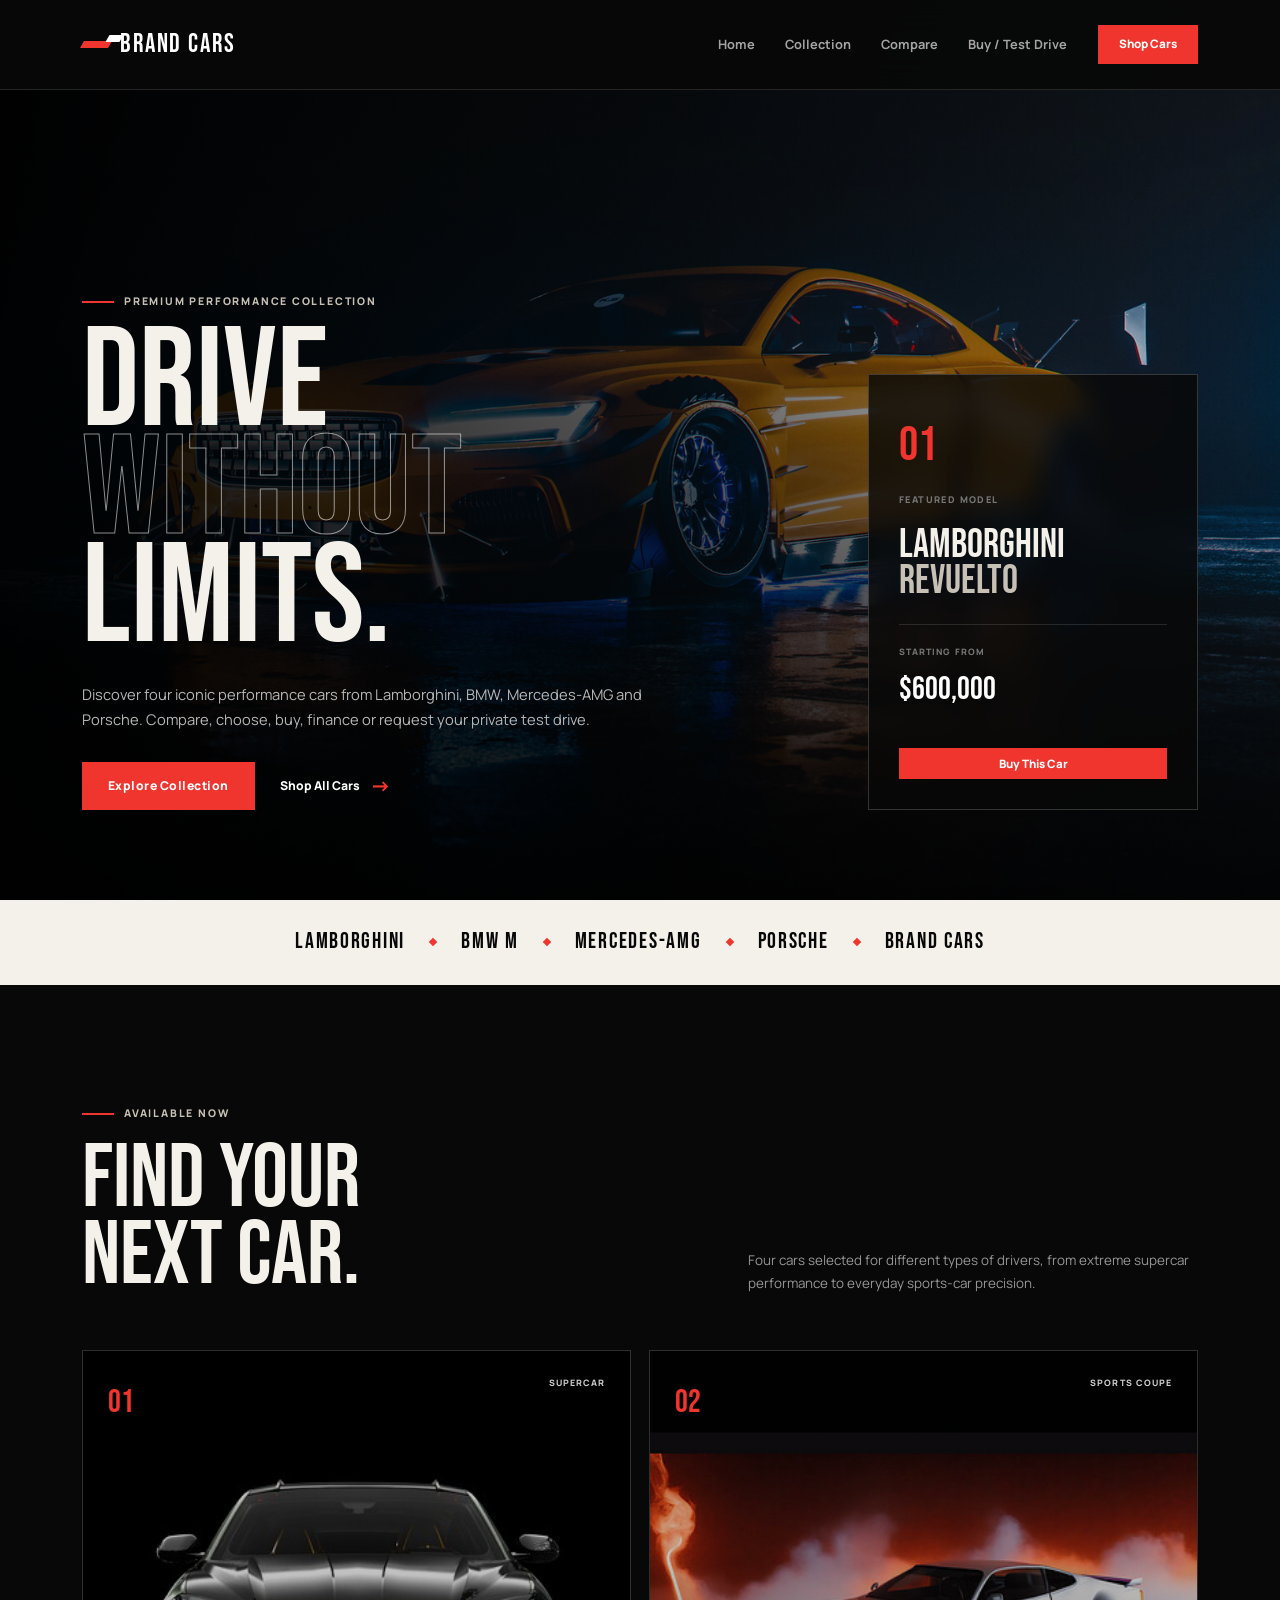
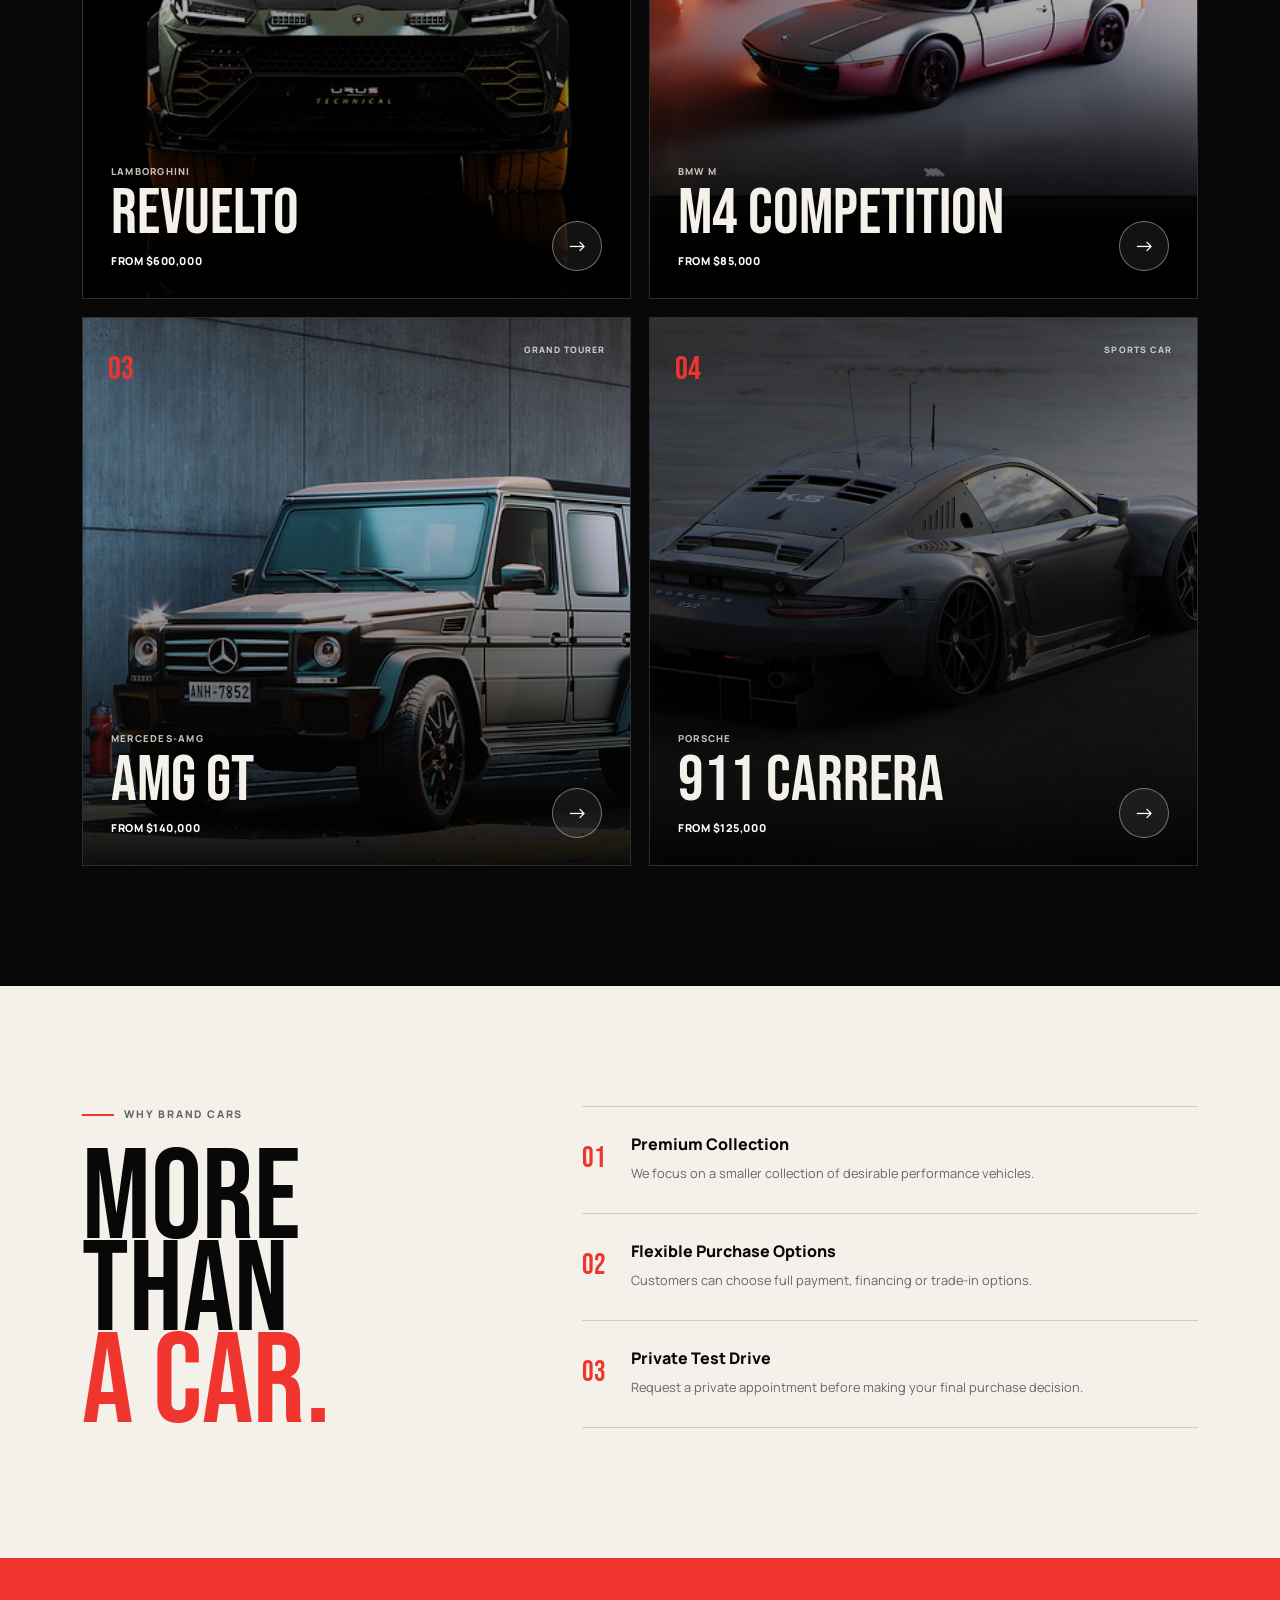
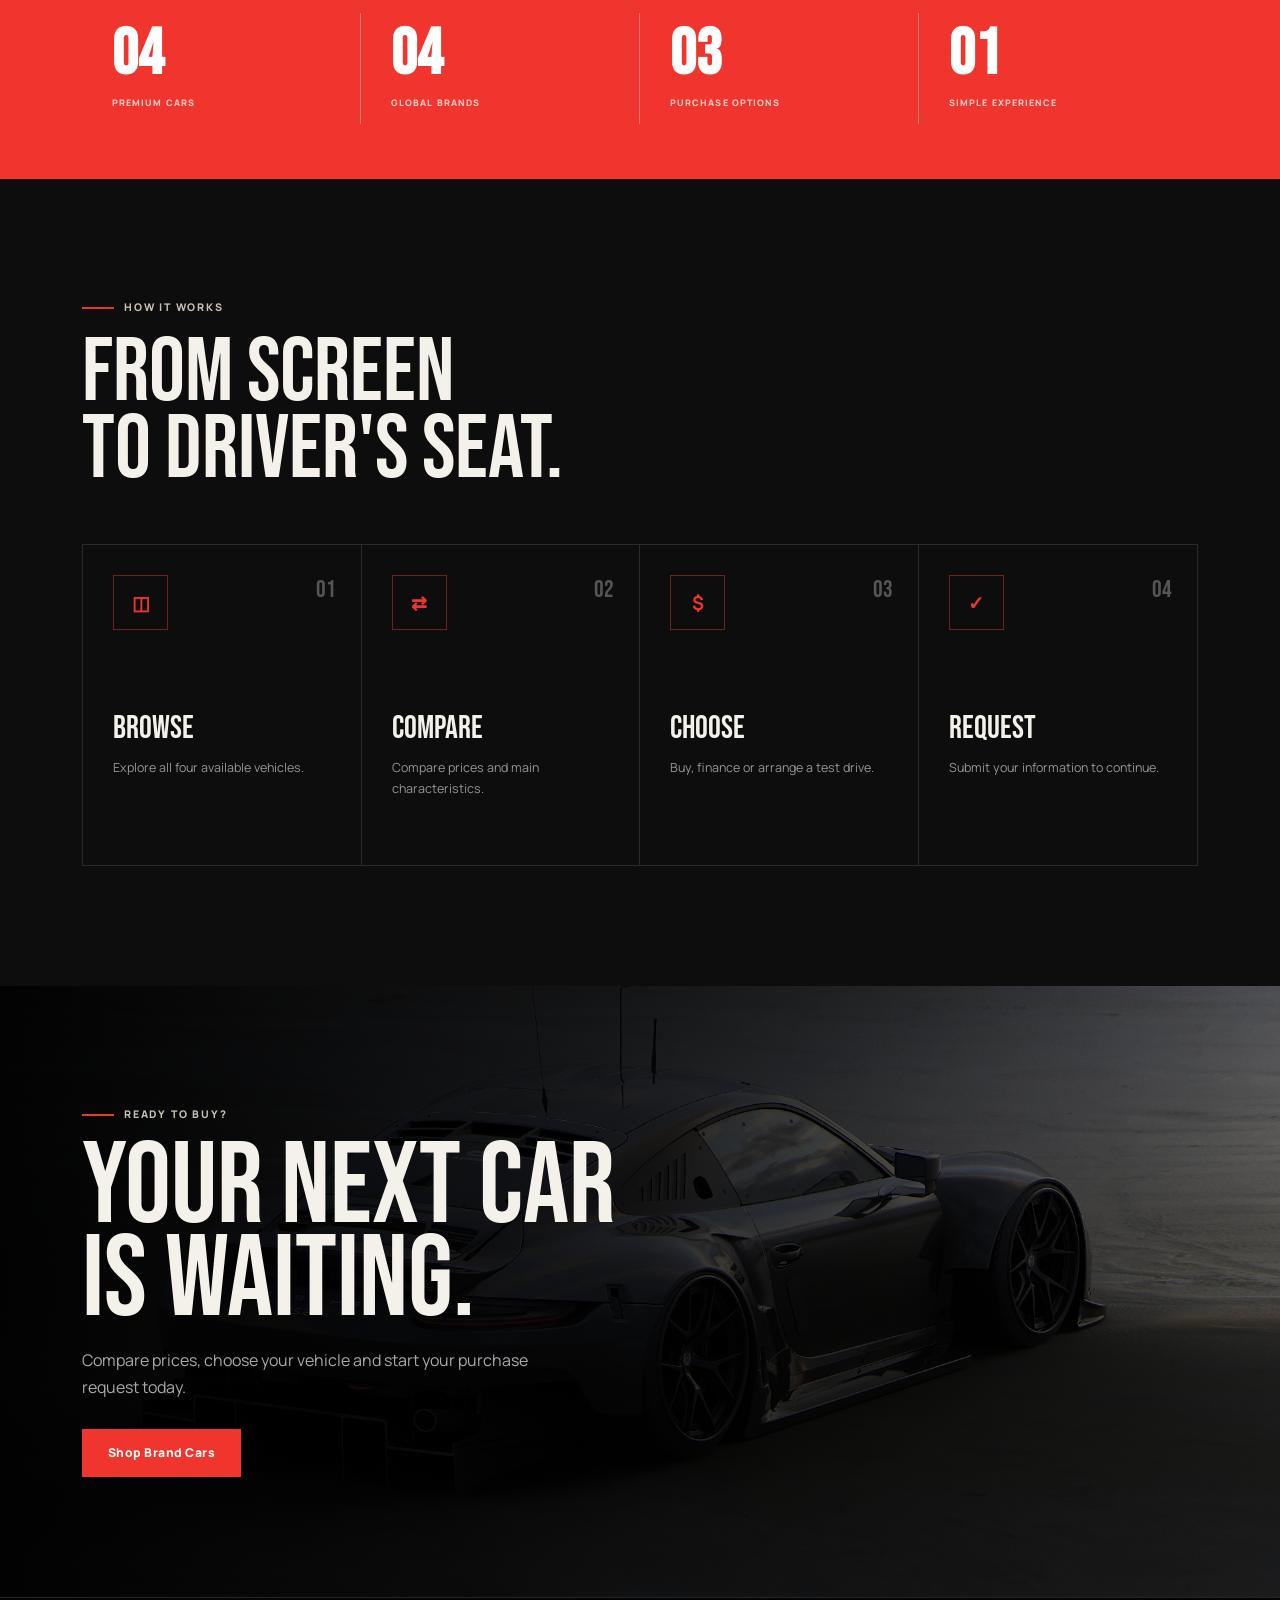
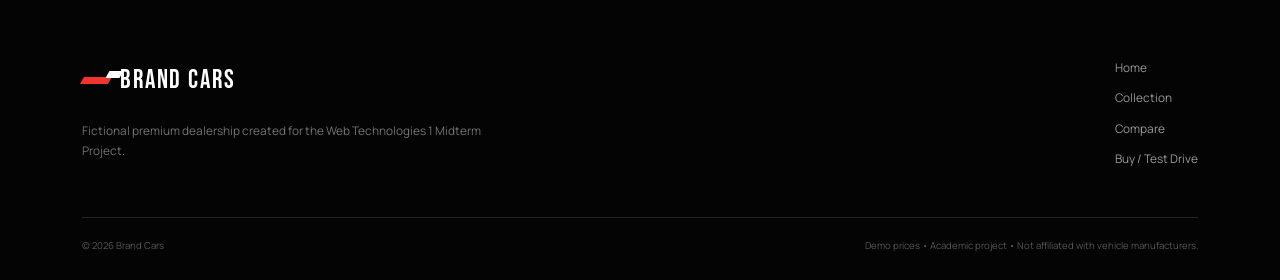
==== index.html @ eb2e2cbb "Initial project upload" ====
<!DOCTYPE html>
<html lang="en">

<head>

    <meta charset="UTF-8">

    <meta
        name="viewport"
        content="width=device-width, initial-scale=1.0">

    <meta
        name="description"
        content="Brand Cars - fictional luxury and performance car dealership.">

    <title>Brand Cars | Drive Without Limits</title>


    <!-- Google Fonts -->
    <link rel="preconnect" href="https://fonts.googleapis.com">

    <link
        rel="preconnect"
        href="https://fonts.gstatic.com"
        crossorigin>

    <link
        href="https://fonts.googleapis.com/css2?family=Bebas+Neue&family=Manrope:wght@400;500;600;700;800&display=swap"
        rel="stylesheet">


    <!-- Bootstrap -->
    <link
        href="https://cdn.jsdelivr.net/npm/bootstrap@5.3.3/dist/css/bootstrap.min.css"
        rel="stylesheet">


    <!-- My CSS -->
    <link
        rel="stylesheet"
        href="css/style.css">

</head>


<body>


<!-- =========================
     NAVIGATION
========================= -->

<header>

    <nav class="navbar navbar-expand-lg navbar-dark fixed-top brand-navbar">

        <div class="container">

            <a
                class="navbar-brand brand-logo"
                href="index.html">

                <span class="logo-mark"></span>

                BRAND CARS

            </a>


            <button
                class="navbar-toggler"
                type="button"
                data-bs-toggle="collapse"
                data-bs-target="#mainNavbar"
                aria-controls="mainNavbar"
                aria-expanded="false"
                aria-label="Toggle navigation">

                <span class="navbar-toggler-icon"></span>

            </button>


            <div
                class="collapse navbar-collapse"
                id="mainNavbar">

                <ul class="navbar-nav ms-auto align-items-lg-center">


                    <li class="nav-item">

                        <a
                          class="nav-link"
                            href="index.html">

                            Home

                        </a>

                    </li>


                    <li class="nav-item">

                        <a
                            class="nav-link"
                            href="#collection">

                            Collection

                        </a>

                    </li>


                    <li class="nav-item">

                        <a
                            class="nav-link"
                            href="inventory.html#compare">

                            Compare

                        </a>

                    </li>


                    <li class="nav-item">

                        <a
                            class="nav-link"
                            href="inventory.html#buy-car">

                            Buy / Test Drive

                        </a>

                    </li>


                    <li class="nav-item ms-lg-3">

                        <a
                            class="btn navbar-button"
                            href="inventory.html">

                            Shop Cars

                        </a>

                    </li>


                </ul>

            </div>

        </div>

    </nav>

</header>



<main>


<!-- =========================
     HERO
========================= -->

<section class="hero">

    <div class="hero-background"></div>

    <div class="hero-overlay"></div>


    <div class="container hero-container">

        <div class="row min-vh-100 align-items-end">


            <div class="col-lg-8">

                <div class="hero-content">


                    <p class="eyebrow">

                        <span></span>

                        PREMIUM PERFORMANCE COLLECTION

                    </p>


                    <h1>

                        DRIVE

                        <span>
                            WITHOUT
                        </span>

                        LIMITS.

                    </h1>


                    <p class="hero-description">

                        Discover four iconic performance cars
                        from Lamborghini, BMW, Mercedes-AMG
                        and Porsche.

                        Compare, choose, buy, finance or request
                        your private test drive.

                    </p>


                    <div class="hero-buttons">

                        <a
                            href="#collection"
                            class="btn main-button">

                            Explore Collection

                        </a>


                        <a
                            href="inventory.html"
                            class="text-button">

                            Shop All Cars

                            <span>→</span>

                        </a>

                    </div>


                </div>

            </div>



            <div class="col-lg-4">

                <aside class="featured-model-box">


                    <span class="model-number">
                        01
                    </span>


                    <p>
                        FEATURED MODEL
                    </p>


                    <h2>

                        Lamborghini

                        <span>
                            Revuelto
                        </span>

                    </h2>


                    <div class="featured-price">

                        <small>
                            STARTING FROM
                        </small>

                        <strong>
                            $600,000
                        </strong>

                    </div>


                    <a
                        href="inventory.html#buy-car"
                        class="btn featured-buy">

                        Buy This Car

                    </a>


                </aside>

            </div>


        </div>

    </div>

</section>



<!-- =========================
     BRAND STRIP
========================= -->

<section class="brand-strip">

    <div class="brand-strip-content">

        <span>LAMBORGHINI</span>

        <i></i>

        <span>BMW M</span>

        <i></i>

        <span>MERCEDES-AMG</span>

        <i></i>

        <span>PORSCHE</span>

        <i></i>

        <span>BRAND CARS</span>

    </div>

</section>



<!-- =========================
     COLLECTION
========================= -->

<section
    class="section-space"
    id="collection">


    <div class="container">


        <div class="section-top">


            <div>

                <p class="eyebrow">

                    <span></span>

                    AVAILABLE NOW

                </p>


                <h2 class="section-title">

                    FIND YOUR
                    <br>
                    NEXT CAR.

                </h2>

            </div>


            <p class="section-description">

                Four cars selected for different types of
                drivers, from extreme supercar performance
                to everyday sports-car precision.

            </p>


        </div>



        <div class="car-grid">


            <!-- Lamborghini -->

            <article class="car-card">


                <img
                    src="images/lamborghini.jpg"
                    alt="Lamborghini Revuelto">


                <div class="car-overlay"></div>


                <div class="car-card-top">

                    <span>
                        01
                    </span>

                    <small>
                        SUPERCAR
                    </small>

                </div>


                <div class="car-card-bottom">


                    <div>

                        <p>
                            LAMBORGHINI
                        </p>

                        <h3>
                            REVUELTO
                        </h3>

                        <span class="homepage-price">
                            FROM $600,000
                        </span>

                    </div>


                    <a
                        href="inventory.html#lamborghini"
                        class="circle-arrow"
                        aria-label="View Lamborghini">

                        →

                    </a>


                </div>


            </article>



            <!-- BMW -->

            <article class="car-card">


                <img
                    src="images/bmw.jpg"
                    alt="BMW M4 Competition">


                <div class="car-overlay"></div>


                <div class="car-card-top">

                    <span>
                        02
                    </span>

                    <small>
                        SPORTS COUPE
                    </small>

                </div>


                <div class="car-card-bottom">


                    <div>

                        <p>
                            BMW M
                        </p>

                        <h3>
                            M4 COMPETITION
                        </h3>

                        <span class="homepage-price">
                            FROM $85,000
                        </span>

                    </div>


                    <a
                        href="inventory.html#bmw"
                        class="circle-arrow"
                        aria-label="View BMW">

                        →

                    </a>


                </div>


            </article>



            <!-- Mercedes -->

            <article class="car-card">


                <img
                    src="images/mercedes.jpg"
                    alt="Mercedes AMG GT">


                <div class="car-overlay"></div>


                <div class="car-card-top">

                    <span>
                        03
                    </span>

                    <small>
                        GRAND TOURER
                    </small>

                </div>


                <div class="car-card-bottom">


                    <div>

                        <p>
                            MERCEDES-AMG
                        </p>

                        <h3>
                            AMG GT
                        </h3>

                        <span class="homepage-price">
                            FROM $140,000
                        </span>

                    </div>


                    <a
                        href="inventory.html#mercedes"
                        class="circle-arrow"
                        aria-label="View Mercedes">

                        →

                    </a>


                </div>


            </article>



            <!-- Porsche -->

            <article class="car-card">


                <img
                    src="images/porsche.jpg"
                    alt="Porsche 911 Carrera">


                <div class="car-overlay"></div>


                <div class="car-card-top">

                    <span>
                        04
                    </span>

                    <small>
                        SPORTS CAR
                    </small>

                </div>


                <div class="car-card-bottom">


                    <div>

                        <p>
                            PORSCHE
                        </p>

                        <h3>
                            911 CARRERA
                        </h3>

                        <span class="homepage-price">
                            FROM $125,000
                        </span>

                    </div>


                    <a
                        href="inventory.html#porsche"
                        class="circle-arrow"
                        aria-label="View Porsche">

                        →

                    </a>


                </div>


            </article>


        </div>

    </div>

</section>



<!-- =========================
     WHY US
========================= -->

<section class="why-section section-space">

    <div class="container">


        <div class="why-layout">


            <div class="why-title">


                <p class="eyebrow dark-eyebrow">

                    <span></span>

                    WHY BRAND CARS

                </p>


                <h2>

                    MORE
                    <br>
                    THAN
                    <br>

                    <span>
                        A CAR.
                    </span>

                </h2>


            </div>



            <div>


                <article class="reason-item">

                    <span>
                        01
                    </span>


                    <div>

                        <h3>
                            Premium Collection
                        </h3>


                        <p>

                            We focus on a smaller collection
                            of desirable performance vehicles.

                        </p>

                    </div>

                </article>



                <article class="reason-item">

                    <span>
                        02
                    </span>


                    <div>

                        <h3>
                            Flexible Purchase Options
                        </h3>


                        <p>

                            Customers can choose full payment,
                            financing or trade-in options.

                        </p>

                    </div>

                </article>



                <article class="reason-item">

                    <span>
                        03
                    </span>


                    <div>

                        <h3>
                            Private Test Drive
                        </h3>


                        <p>

                            Request a private appointment before
                            making your final purchase decision.

                        </p>

                    </div>

                </article>


            </div>


        </div>

    </div>

</section>



<!-- =========================
     NUMBERS
========================= -->

<section class="numbers-section">

    <div class="container">


        <div class="numbers-grid">


            <div>

                <strong>
                    04
                </strong>

                <span>
                    PREMIUM CARS
                </span>

            </div>


            <div>

                <strong>
                    04
                </strong>

                <span>
                    GLOBAL BRANDS
                </span>

            </div>


            <div>

                <strong>
                    03
                </strong>

                <span>
                    PURCHASE OPTIONS
                </span>

            </div>


            <div>

                <strong>
                    01
                </strong>

                <span>
                    SIMPLE EXPERIENCE
                </span>

            </div>


        </div>

    </div>

</section>



<!-- =========================
     PROCESS
========================= -->

<section class="process-section section-space">


    <div class="container">


        <div class="section-top">


            <div>

                <p class="eyebrow">

                    <span></span>

                    HOW IT WORKS

                </p>


                <h2 class="section-title">

                    FROM SCREEN
                    <br>
                    TO DRIVER'S SEAT.

                </h2>

            </div>


        </div>



        <div class="process-grid">


            <article>

                <span>
                    01
                </span>

                <strong>
                    ◫
                </strong>

                <h3>
                    Browse
                </h3>

                <p>

                    Explore all four available vehicles.

                </p>

            </article>



            <article>

                <span>
                    02
                </span>

                <strong>
                    ⇄
                </strong>

                <h3>
                    Compare
                </h3>

                <p>

                    Compare prices and main characteristics.

                </p>

            </article>



            <article>

                <span>
                    03
                </span>

                <strong>
                    $
                </strong>

                <h3>
                    Choose
                </h3>

                <p>

                    Buy, finance or arrange a test drive.

                </p>

            </article>



            <article>

                <span>
                    04
                </span>

                <strong>
                    ✓
                </strong>

                <h3>
                    Request
                </h3>

                <p>

                    Submit your information to continue.

                </p>

            </article>


        </div>

    </div>

</section>



<!-- =========================
     CTA
========================= -->

<section class="final-cta">


    <div class="container">


        <p class="eyebrow">

            <span></span>

            READY TO BUY?

        </p>


        <h2>

            YOUR NEXT CAR
            <br>
            IS WAITING.

        </h2>


        <p>

            Compare prices, choose your vehicle and
            start your purchase request today.

        </p>


        <a
            href="inventory.html"
            class="btn main-button">

            Shop Brand Cars

        </a>


    </div>

</section>


</main>



<!-- =========================
     FOOTER
========================= -->

<footer class="site-footer">


    <div class="container">


        <div class="footer-top">


            <div>

                <a
                    href="index.html"
                    class="brand-logo footer-logo">

                    <span class="logo-mark"></span>

                    BRAND CARS

                </a>


                <p>

                    Fictional premium dealership created
                    for the Web Technologies 1 Midterm Project.

                </p>

            </div>



            <div class="footer-links">

                <a href="index.html">
                    Home
                </a>

                <a href="#collection">
                    Collection
                </a>

                <a href="inventory.html#compare">
                    Compare
                </a>

                <a href="inventory.html#buy-car">
                    Buy / Test Drive
                </a>

            </div>


        </div>



        <div class="footer-bottom">

            <span>
                © 2026 Brand Cars
            </span>

            <span>
                Demo prices • Academic project • Not affiliated with vehicle manufacturers.
            </span>

        </div>


    </div>

</footer>



<script
    src="https://cdn.jsdelivr.net/npm/bootstrap@5.3.3/dist/js/bootstrap.bundle.min.js">
</script>


</body>

</html>
---- css/style.css ----
/* ===============================================
   BRAND CARS
=============================================== */

:root {

    --black: #080808;
    --black-soft: #0d0d0d;

    --surface: #121212;
    --surface-light: #181818;

    --white: #f4f1ea;
    --muted: #969696;

    --red: #ef352d;
    --red-dark: #b52520;

    --silver: #c6c0b5;

    --border: rgba(255, 255, 255, 0.12);

    --heading-font: "Bebas Neue", sans-serif;
    --body-font: "Manrope", sans-serif;

}


/* ===============================================
   GLOBAL
=============================================== */

* {

    box-sizing: border-box;

}


html {

    scroll-behavior: smooth;

}


body {

    margin: 0;

    color: var(--white);

    background: var(--black);

    font-family: var(--body-font);

    line-height: 1.7;

    overflow-x: hidden;

}


h1,
h2,
h3 {

    font-family: var(--heading-font);

    font-weight: 400;

}


img {

    display: block;

    max-width: 100%;

}


a {

    color: inherit;

}


.section-space {

    padding: 120px 0;

}



/* ===============================================
   NAVIGATION
=============================================== */

.brand-navbar {

    padding: 17px 0;

    background: rgba(8, 8, 8, 0.92);

    backdrop-filter: blur(18px);

    border-bottom: 1px solid var(--border);

}


.brand-logo {

    display: inline-flex;

    align-items: center;

    gap: 10px;

    color: white !important;

    font-family: var(--heading-font);

    font-size: 1.65rem;

    letter-spacing: 0.07em;

    text-decoration: none;

}


.logo-mark {

    position: relative;

    width: 28px;
    height: 7px;

    display: inline-block;

    background: var(--red);

    transform: skewX(-30deg);

}


.logo-mark::after {

    content: "";

    position: absolute;

    top: -6px;
    right: -8px;

    width: 14px;
    height: 7px;

    background: white;

}


.brand-navbar .nav-link {

    position: relative;

    margin: 0 3px;

    padding: 8px 12px !important;

    color: #a4a4a4;

    font-size: 0.8rem;

    font-weight: 700;

}


.brand-navbar .nav-link:hover {
    color: white;
}


.brand-navbar .nav-link::after {

    content: "";

    position: absolute;

    left: 12px;
    right: 12px;
    bottom: 1px;

    height: 1px;

    background: var(--red);

    transform: scaleX(0);

    transform-origin: left;

    transition: 0.25s;

}


.brand-navbar .nav-link:hover::after {
    transform: scaleX(1);
}


.navbar-button {

    padding: 10px 20px;

    color: white;

    background: var(--red);

    border: 1px solid var(--red);

    border-radius: 0;

    font-size: 0.73rem;

    font-weight: 800;

}


.navbar-button:hover {

    color: white;

    background: transparent;

}



/* ===============================================
   EYEBROW
=============================================== */

.eyebrow {

    display: flex;

    align-items: center;

    gap: 10px;

    margin-bottom: 18px;

    color: var(--silver);

    font-size: 0.66rem;

    font-weight: 800;

    letter-spacing: 0.17em;

}


.eyebrow span {

    display: block;

    width: 32px;
    height: 2px;

    background: var(--red);

}


.dark-eyebrow {

    color: #666;

}



/* ===============================================
   BUTTONS
=============================================== */

.main-button {

    padding: 14px 25px;

    color: white;

    background: var(--red);

    border: 1px solid var(--red);

    border-radius: 0;

    font-size: 0.76rem;

    font-weight: 800;

    letter-spacing: 0.04em;

    transition: 0.25s;

}


.main-button:hover {

    color: white;

    background: var(--red-dark);

    border-color: var(--red-dark);

    transform: translateY(-3px);

}



/* ===============================================
   HERO
=============================================== */

.hero {

    position: relative;

    min-height: 100vh;

    overflow: hidden;

}


.hero-background {

    position: absolute;

    inset: 0;

    background-image: url("../images/hero-car.jpg");

    background-size: cover;

    background-position: center;

}


.hero-overlay {

    position: absolute;

    inset: 0;

    background:

        linear-gradient(
            90deg,
            rgba(0, 0, 0, 0.96),
            rgba(0, 0, 0, 0.66) 48%,
            rgba(0, 0, 0, 0.18)
        ),

        linear-gradient(
            0deg,
            rgba(0, 0, 0, 0.8),
            transparent 55%
        );

}


.hero-container {

    position: relative;

    z-index: 2;

}


.hero-content {

    padding: 160px 0 90px;

}


.hero h1 {

    margin-bottom: 28px;

    font-size: clamp(5rem, 11vw, 10rem);

    line-height: 0.77;

}


.hero h1 span {

    display: block;

    color: transparent;

    -webkit-text-stroke: 1px rgba(255,255,255,0.55);

}


.hero-description {

    max-width: 590px;

    margin-bottom: 30px;

    color: #b6b6b6;

    font-size: 0.92rem;

}


.hero-buttons {

    display: flex;

    align-items: center;

    flex-wrap: wrap;

    gap: 25px;

}


.text-button {

    display: inline-flex;

    align-items: center;

    gap: 10px;

    color: white;

    text-decoration: none;

    font-size: 0.76rem;

    font-weight: 800;

}


.text-button span {

    color: var(--red);

    font-size: 1.3rem;

    transition: transform 0.2s;

}


.text-button:hover span {

    transform: translateX(6px);

}



/* ===============================================
   FEATURED MODEL
=============================================== */

.featured-model-box {

    max-width: 330px;

    margin: 0 0 90px auto;

    padding: 30px;

    background: rgba(8, 8, 8, 0.80);

    backdrop-filter: blur(12px);

    border: 1px solid rgba(255,255,255,0.18);

}


.model-number {

    color: var(--red);

    font-family: var(--heading-font);

    font-size: 3rem;

}


.featured-model-box > p {

    margin: 5px 0 20px;

    color: #777;

    font-size: 0.58rem;

    font-weight: 800;

    letter-spacing: 0.15em;

}


.featured-model-box h2 {

    margin-bottom: 25px;

    font-size: 2.5rem;

    line-height: 0.9;

}


.featured-model-box h2 span {

    display: block;

    color: var(--silver);

}


.featured-price {

    display: flex;

    flex-direction: column;

    gap: 3px;

    padding: 20px 0;

    border-top: 1px solid var(--border);

}


.featured-price small {

    color: #777;

    font-size: 0.55rem;

    font-weight: 800;

    letter-spacing: 0.12em;

}


.featured-price strong {

    color: white;

    font-family: var(--heading-font);

    font-size: 2rem;

    font-weight: 400;

}


.featured-buy {

    width: 100%;

    margin-top: 10px;

    color: white;

    background: var(--red);

    border-radius: 0;

    font-size: 0.72rem;

    font-weight: 800;

}


.featured-buy:hover {

    color: white;

    background: var(--red-dark);

}



/* ===============================================
   BRAND STRIP
=============================================== */

.brand-strip {

    padding: 24px 0;

    overflow: hidden;

    color: var(--black);

    background: var(--white);

}


.brand-strip-content {

    display: flex;

    justify-content: center;

    align-items: center;

    flex-wrap: wrap;

    gap: 25px;

}


.brand-strip span {

    font-family: var(--heading-font);

    font-size: 1.35rem;

    letter-spacing: 0.08em;

}


.brand-strip i {

    width: 6px;
    height: 6px;

    background: var(--red);

    transform: rotate(45deg);

}



/* ===============================================
   SECTION HEADER
=============================================== */

.section-top {

    display: flex;

    justify-content: space-between;

    align-items: flex-end;

    gap: 50px;

    margin-bottom: 55px;

}


.section-title {

    margin: 0;

    font-size: clamp(3.5rem, 7vw, 6.5rem);

    line-height: 0.86;

}


.section-description {

    max-width: 450px;

    margin: 0;

    color: var(--muted);

    font-size: 0.84rem;

}



/* ===============================================
   HOME CAR GRID
=============================================== */

.car-grid {

    display: grid;

    grid-template-columns: repeat(2, 1fr);

    gap: 18px;

}


.car-card {

    position: relative;

    min-height: 460px;

    overflow: hidden;

    border: 1px solid var(--border);

    background: #111;

}


.car-card img {

    width: 100%;
    height: 100%;

    object-fit: cover;

    transition: transform 0.65s ease;

}


.car-card:hover img {

    transform: scale(1.06);

}


.car-overlay {

    position: absolute;

    inset: 0;

    background:

        linear-gradient(
            0deg,
            rgba(0,0,0,0.94),
            transparent 65%
        ),

        linear-gradient(
            180deg,
            rgba(0,0,0,0.3),
            transparent
        );

}


.car-card-top {

    position: absolute;

    top: 25px;
    left: 25px;
    right: 25px;

    display: flex;

    justify-content: space-between;

}


.car-card-top span {

    color: var(--red);

    font-family: var(--heading-font);

    font-size: 2rem;

}


.car-card-top small {

    color: #ccc;

    font-size: 0.55rem;

    font-weight: 800;

    letter-spacing: 0.12em;

}


.car-card-bottom {

    position: absolute;

    left: 28px;
    right: 28px;
    bottom: 27px;

    display: flex;

    justify-content: space-between;

    align-items: flex-end;

    gap: 20px;

}


.car-card-bottom p {

    margin: 0;

    color: var(--silver);

    font-size: 0.6rem;

    font-weight: 800;

    letter-spacing: 0.13em;

}


.car-card-bottom h3 {

    margin: 4px 0 0;

    font-size: clamp(2.8rem, 5vw, 4rem);

    line-height: 0.9;

}


.homepage-price {

    display: block;

    margin-top: 10px;

    color: white;

    font-size: 0.68rem;

    font-weight: 800;

    letter-spacing: 0.05em;

}


.circle-arrow {

    display: grid;

    place-items: center;

    width: 50px;
    height: 50px;

    flex-shrink: 0;

    color: white;

    background: rgba(255,255,255,0.07);

    border: 1px solid rgba(255,255,255,0.4);

    border-radius: 50%;

    text-decoration: none;

    font-size: 1.3rem;

    transition: 0.25s;

}


.circle-arrow:hover {

    color: white;

    background: var(--red);

    border-color: var(--red);

    transform: translateX(5px);

}



/* ===============================================
   WHY SECTION
=============================================== */

.why-section {

    color: var(--black);

    background: var(--white);

}


.why-layout {

    display: grid;

    grid-template-columns: 0.8fr 1.2fr;

    gap: 90px;

}


.why-title h2 {

    margin-top: 30px;

    font-size: clamp(5rem, 10vw, 9rem);

    line-height: 0.72;

}


.why-title h2 span {

    color: var(--red);

}


.reason-item {

    display: flex;

    gap: 25px;

    padding: 28px 0;

    border-top: 1px solid rgba(0,0,0,0.15);

}


.reason-item:last-child {

    border-bottom: 1px solid rgba(0,0,0,0.15);

}


.reason-item > span {

    color: var(--red);

    font-family: var(--heading-font);

    font-size: 1.8rem;

}


.reason-item h3 {

    margin-bottom: 9px;

    font-family: var(--body-font);

    font-size: 1rem;

    font-weight: 800;

}


.reason-item p {

    margin: 0;

    color: #666;

    font-size: 0.8rem;

}



/* ===============================================
   NUMBERS
=============================================== */

.numbers-section {

    padding: 55px 0;

    background: var(--red);

}


.numbers-grid {

    display: grid;

    grid-template-columns: repeat(4, 1fr);

}


.numbers-grid > div {

    padding: 10px 30px;

    border-right: 1px solid rgba(255,255,255,0.35);

}


.numbers-grid > div:last-child {

    border-right: 0;

}


.numbers-grid strong {

    display: block;

    color: white;

    font-family: var(--heading-font);

    font-size: 4rem;

    line-height: 1;

}


.numbers-grid span {

    color: rgba(255,255,255,0.75);

    font-size: 0.56rem;

    font-weight: 800;

    letter-spacing: 0.12em;

}



/* ===============================================
   PROCESS
=============================================== */

.process-section {

    background: var(--black-soft);

}


.process-grid {

    display: grid;

    grid-template-columns: repeat(4, 1fr);

    border: 1px solid var(--border);

}


.process-grid article {

    position: relative;

    min-height: 320px;

    padding: 30px;

    border-right: 1px solid var(--border);

    transition: 0.25s;

}


.process-grid article:last-child {

    border-right: none;

}


.process-grid article:hover {

    background: var(--surface-light);

}


.process-grid article > span {

    position: absolute;

    top: 25px;
    right: 25px;

    color: #555;

    font-family: var(--heading-font);

    font-size: 1.5rem;

}


.process-grid article > strong {

    display: grid;

    place-items: center;

    width: 55px;
    height: 55px;

    margin-bottom: 80px;

    color: var(--red);

    border: 1px solid rgba(239,53,45,0.45);

    font-size: 1.2rem;

}


.process-grid h3 {

    font-size: 2rem;

}


.process-grid p {

    color: var(--muted);

    font-size: 0.78rem;

}



/* ===============================================
   FINAL CTA
=============================================== */

.final-cta {

    padding: 120px 0;

    background:

        linear-gradient(
            90deg,
            rgba(0,0,0,0.96),
            rgba(0,0,0,0.50)
        ),

        url("../images/porsche.jpg");

    background-size: cover;

    background-position: center;

}


.final-cta h2 {

    margin-bottom: 20px;

    font-size: clamp(4.5rem, 9vw, 8rem);

    line-height: 0.8;

}


.final-cta > .container > p:not(.eyebrow) {

    max-width: 500px;

    margin-bottom: 28px;

    color: #aaa;

}



/* ===============================================
   INVENTORY HERO
=============================================== */

.inventory-hero {

    padding: 190px 0 95px;

    background:

        radial-gradient(
            circle at 80% 20%,
            rgba(239,53,45,0.13),
            transparent 28%
        ),

        var(--black);

    border-bottom: 1px solid var(--border);

}


.inventory-hero h1 {

    margin-bottom: 25px;

    font-size: clamp(5rem, 11vw, 9rem);

    line-height: 0.8;

}


.inventory-hero h1 span {

    display: block;

    color: transparent;

    -webkit-text-stroke: 1px rgba(255,255,255,0.38);

}


.inventory-hero > .container > p:last-child {

    max-width: 620px;

    color: var(--muted);

}



/* ===============================================
   INVENTORY CAR
=============================================== */

.inventory-section {

    background: var(--black);

}


.inventory-card {

    height: 100%;

    overflow: hidden;

    background: var(--surface);

    border: 1px solid var(--border);

    transition: 0.3s;

}


.inventory-card:hover {

    transform: translateY(-6px);

    border-color: rgba(239,53,45,0.55);

}


.inventory-image {

    position: relative;

    height: 340px;

    overflow: hidden;

}


.inventory-image img {

    width: 100%;
    height: 100%;

    object-fit: cover;

    transition: transform 0.6s;

}


.inventory-card:hover img {

    transform: scale(1.05);

}


.inventory-image::after {

    content: "";

    position: absolute;

    inset: 0;

    background:

        linear-gradient(
            0deg,
            rgba(0,0,0,0.65),
            transparent 50%
        );

}


.inventory-number {

    position: absolute;

    z-index: 2;

    top: 20px;
    left: 22px;

    color: var(--red);

    font-family: var(--heading-font);

    font-size: 2rem;

}


.inventory-category {

    position: absolute;

    z-index: 2;

    top: 23px;
    right: 22px;

    color: white;

    font-size: 0.54rem;

    font-weight: 800;

    letter-spacing: 0.12em;

}


.inventory-content {

    padding: 30px;

}


.inventory-brand {

    margin-bottom: 5px;

    color: var(--red);

    font-size: 0.6rem;

    font-weight: 800;

    letter-spacing: 0.13em;

}


.inventory-content h2 {

    margin-bottom: 13px;

    font-size: 3rem;

    line-height: 0.9;

}


.inventory-content > p:not(.inventory-brand) {

    min-height: 78px;

    color: var(--muted);

    font-size: 0.8rem;

}



/* ===============================================
   CAR SPECS
=============================================== */

.inventory-specs {

    display: grid;

    grid-template-columns: repeat(3, 1fr);

    gap: 12px;

    margin: 25px 0 0;

    padding: 20px 0;

    border-top: 1px solid var(--border);

    border-bottom: 1px solid var(--border);

}


.inventory-specs div {

    display: flex;

    flex-direction: column;

}


.inventory-specs small {

    color: #666;

    font-size: 0.48rem;

    letter-spacing: 0.08em;

}


.inventory-specs strong {

    margin-top: 5px;

    font-size: 0.68rem;

}



/* ===============================================
   PRICE AND BUY BUTTON
=============================================== */

.car-price {

    display: flex;

    justify-content: space-between;

    align-items: end;

    gap: 20px;

    padding: 23px 0;

    border-bottom: 1px solid var(--border);

}


.car-price > div {

    display: flex;

    flex-direction: column;

}


.car-price span {

    color: #707070;

    font-size: 0.52rem;

    font-weight: 800;

    letter-spacing: 0.12em;

}


.car-price strong {

    margin-top: 4px;

    color: white;

    font-family: var(--heading-font);

    font-size: 2.2rem;

    font-weight: 400;

}


.car-price > small {

    color: #626262;

    font-size: 0.58rem;

}


.car-actions {

    display: flex;

    align-items: center;

    gap: 20px;

    margin-top: 24px;

}


.buy-button {

    padding: 11px 23px;

    color: white;

    background: var(--red);

    border: 1px solid var(--red);

    border-radius: 0;

    font-size: 0.7rem;

    font-weight: 800;

    letter-spacing: 0.05em;

}


.buy-button:hover {

    color: white;

    background: transparent;

}


.test-drive-link {

    color: #aaa;

    text-decoration: none;

    font-size: 0.68rem;

    font-weight: 700;

}


.test-drive-link:hover {

    color: white;

}



/* ===============================================
   COMPARISON
=============================================== */

.compare-section {

    background: var(--black-soft);

}


.custom-table-wrapper {

    border: 1px solid var(--border);

}


.custom-table {

    margin: 0;

    --bs-table-bg: transparent;
    --bs-table-color: var(--white);
    --bs-table-border-color: var(--border);

}


.custom-table caption {

    padding: 15px 18px;

    color: #737373;

    background: #0a0a0a;

    font-size: 0.65rem;

}


.custom-table th,
.custom-table td {

    padding: 20px;

}


.custom-table thead th {

    color: var(--red);

    background: rgba(239,53,45,0.05);

    font-size: 0.67rem;

}


.custom-table tbody th {

    color: white;

    font-size: 0.72rem;

}


.custom-table tbody td {

    color: #aaa;

    font-size: 0.72rem;

}


.custom-table .price-row td {

    color: white;

    font-weight: 800;

}


.table-note {

    margin-top: 15px;

    color: #666;

    font-size: 0.64rem;

}



/* ===============================================
   PURCHASE SECTION
=============================================== */

.purchase-section {

    color: var(--black);

    background: var(--white);

}


.purchase-layout {

    display: grid;

    grid-template-columns: 0.8fr 1.2fr;

    gap: 80px;

}


.purchase-copy h2 {

    margin-bottom: 24px;

    font-size: clamp(4.5rem, 8vw, 7rem);

    line-height: 0.78;

}


.purchase-copy > p {

    max-width: 470px;

    margin-bottom: 35px;

    color: #666;

    font-size: 0.84rem;

}


.purchase-step {

    display: flex;

    gap: 18px;

    padding: 20px 0;

    border-top: 1px solid rgba(0,0,0,0.15);

}


.purchase-step:last-child {

    border-bottom: 1px solid rgba(0,0,0,0.15);

}


.purchase-step > span {

    color: var(--red);

    font-family: var(--heading-font);

    font-size: 1.7rem;

}


.purchase-step strong {

    font-size: 0.8rem;

}


.purchase-step p {

    margin: 5px 0 0;

    color: #777;

    font-size: 0.7rem;

}



/* ===============================================
   FORM
=============================================== */

.purchase-form {

    padding: 35px;

    color: white;

    background: var(--black);

}


.form-title {

    margin-bottom: 30px;

}


.form-title span {

    color: var(--red);

    font-size: 0.57rem;

    font-weight: 800;

    letter-spacing: 0.14em;

}


.form-title h3 {

    margin: 5px 0 0;

    font-size: 2.8rem;

}


.form-label {

    color: #c7c7c7;

    font-size: 0.68rem;

    font-weight: 700;

}


.form-control,
.form-select {

    padding: 12px 13px;

    color: white;

    background: #101010;

    border: 1px solid rgba(255,255,255,0.15);

    border-radius: 0;

}


.form-control::placeholder {

    color: #656565;

}


.form-control:focus,
.form-select:focus {

    color: white;

    background: #101010;

    border-color: var(--red);

    box-shadow: 0 0 0 0.15rem rgba(239,53,45,0.13);

}


.form-select option {

    color: white;

    background: #101010;

}


.form-check-input {

    background-color: #111;

    border-color: #666;

}


.form-check-input:checked {

    background-color: var(--red);

    border-color: var(--red);

}


.form-check-label {

    color: #888;

    font-size: 0.67rem;

}


.form-disclaimer {

    margin: 18px 0 0;

    color: #626262;

    font-size: 0.6rem;

    text-align: center;

}



/* ===============================================
   FAQ
=============================================== */

.faq-section {

    background: var(--black);

}


.custom-accordion {

    max-width: 950px;

}


.custom-accordion .accordion-item {

    margin-bottom: 10px;

    color: white;

    background: var(--surface);

    border: 1px solid var(--border);

    border-radius: 0;

}


.custom-accordion .accordion-button {

    padding: 22px;

    color: white;

    background: var(--surface);

    box-shadow: none;

    font-size: 0.8rem;

    font-weight: 800;

}


.custom-accordion .accordion-button:not(.collapsed) {

    color: var(--red);

    background: var(--surface-light);

}


.custom-accordion .accordion-button::after {

    filter: invert(1);

}


.custom-accordion .accordion-body {

    color: var(--muted);

    background: var(--surface);

    font-size: 0.77rem;

}



/* ===============================================
   FOOTER
=============================================== */

.site-footer {

    padding: 60px 0 25px;

    background: #040404;

    border-top: 1px solid var(--border);

}


.footer-top {

    display: flex;

    justify-content: space-between;

    gap: 50px;

    padding-bottom: 40px;

}


.footer-top p {

    max-width: 440px;

    margin-top: 18px;

    color: #737373;

    font-size: 0.74rem;

}


.footer-links {

    display: flex;

    flex-direction: column;

    gap: 10px;

}


.footer-links a {

    color: #999;

    text-decoration: none;

    font-size: 0.74rem;

}


.footer-links a:hover {

    color: var(--red);

}


.footer-bottom {

    display: flex;

    justify-content: space-between;

    gap: 20px;

    padding-top: 20px;

    color: #555;

    border-top: 1px solid var(--border);

    font-size: 0.6rem;

}



/* ===============================================
   TABLET
=============================================== */

@media (max-width: 991.98px) {


    .navbar-collapse {

        padding-top: 16px;

    }


    .navbar-button {

        margin-top: 8px;

    }


    .featured-model-box {

        margin: 0 0 60px;

    }


    .section-top {

        align-items: flex-start;

        flex-direction: column;

        gap: 25px;

    }


    .why-layout {

        grid-template-columns: 1fr;

        gap: 60px;

    }


    .numbers-grid {

        grid-template-columns: repeat(2, 1fr);

    }


    .numbers-grid > div {

        border-bottom: 1px solid rgba(255,255,255,0.3);

    }


    .process-grid {

        grid-template-columns: repeat(2, 1fr);

    }


    .process-grid article:nth-child(2) {

        border-right: 0;

    }


    .purchase-layout {

        grid-template-columns: 1fr;

        gap: 50px;

    }


}



/* ===============================================
   MOBILE
=============================================== */

@media (max-width: 767.98px) {


    .section-space {

        padding: 80px 0;

    }


    .container {

        padding-left: 20px;

        padding-right: 20px;

    }


    .hero {

        min-height: auto;

    }


    .hero-background {

        background-position: 60% center;

    }


    .hero-overlay {

        background:

            linear-gradient(
                90deg,
                rgba(0,0,0,0.93),
                rgba(0,0,0,0.58)
            ),

            linear-gradient(
                0deg,
                rgba(0,0,0,0.85),
                transparent
            );

    }


    .hero-content {

        padding: 155px 0 55px;

    }


    .hero h1 {

        font-size: clamp(4.8rem, 24vw, 7rem);

    }


    .hero-buttons {

        align-items: flex-start;

        flex-direction: column;

    }


    .featured-model-box {

        max-width: 100%;

    }


    .car-grid {

        grid-template-columns: 1fr;

    }


    .car-card {

        min-height: 380px;

    }


    .section-title {

        font-size: clamp(3.5rem, 18vw, 5rem);

    }


    .numbers-grid {

        grid-template-columns: 1fr 1fr;

    }


    .process-grid {

        grid-template-columns: 1fr;

    }


    .process-grid article {

        min-height: auto;

        border-right: 0;

        border-bottom: 1px solid var(--border);

    }


    .inventory-hero {

        padding: 155px 0 70px;

    }


    .inventory-hero h1 {

        font-size: clamp(4.8rem, 22vw, 7rem);

    }


    .inventory-image {

        height: 285px;

    }


    .inventory-content > p:not(.inventory-brand) {

        min-height: auto;

    }


    .custom-table th,
    .custom-table td {

        padding: 14px;

        white-space: nowrap;

    }


    .purchase-form {

        padding: 25px 20px;

    }


    .footer-top,
    .footer-bottom {

        flex-direction: column;

    }


}



/* ===============================================
   SMALL MOBILE / 375PX
=============================================== */

@media (max-width: 575.98px) {


    .brand-logo {

        font-size: 1.4rem;

    }


    .hero h1 {

        font-size: 5rem;

    }


    .car-card {

        min-height: 330px;

    }


    .car-card-bottom {

        left: 20px;
        right: 20px;
        bottom: 20px;

    }


    .car-card-bottom h3 {

        font-size: 2.6rem;

    }


    .numbers-grid {

        grid-template-columns: 1fr;

    }


    .numbers-grid > div {

        border-right: 0;

    }


    .inventory-image {

        height: 235px;

    }


    .inventory-content {

        padding: 23px;

    }


    .inventory-specs {

        grid-template-columns: 1fr;

        gap: 15px;

    }


    .car-price {

        align-items: flex-start;

        flex-direction: column;

    }


    .car-actions {

        align-items: flex-start;

        flex-direction: column;

    }


    .buy-button {

        width: 100%;

    }


    .purchase-copy h2 {

        font-size: 4.7rem;

    }


}



/* ===============================================
   ACCESSIBILITY
=============================================== */

:focus-visible {

    outline: 3px solid var(--red);

    outline-offset: 3px;

}


@media (prefers-reduced-motion: reduce) {


    html {

        scroll-behavior: auto;

    }


    * {

        transition: none !important;

    }


}
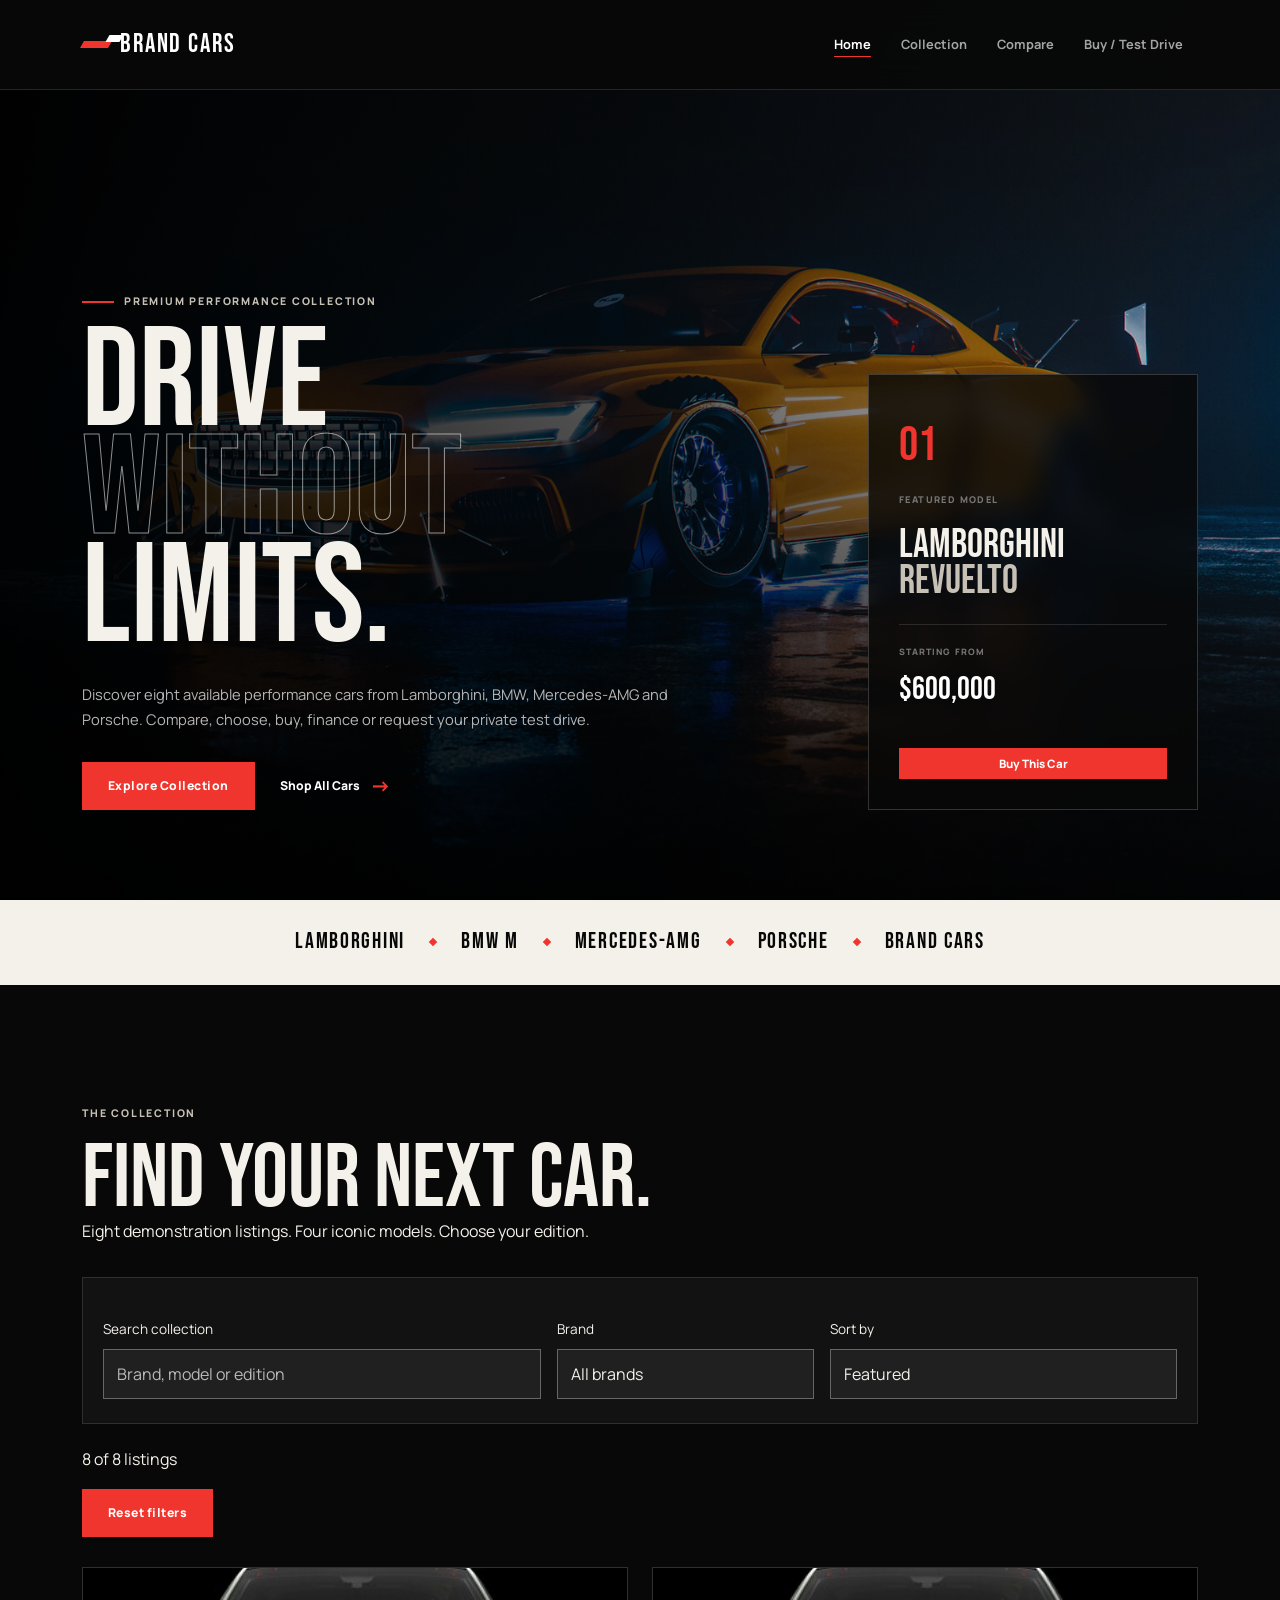
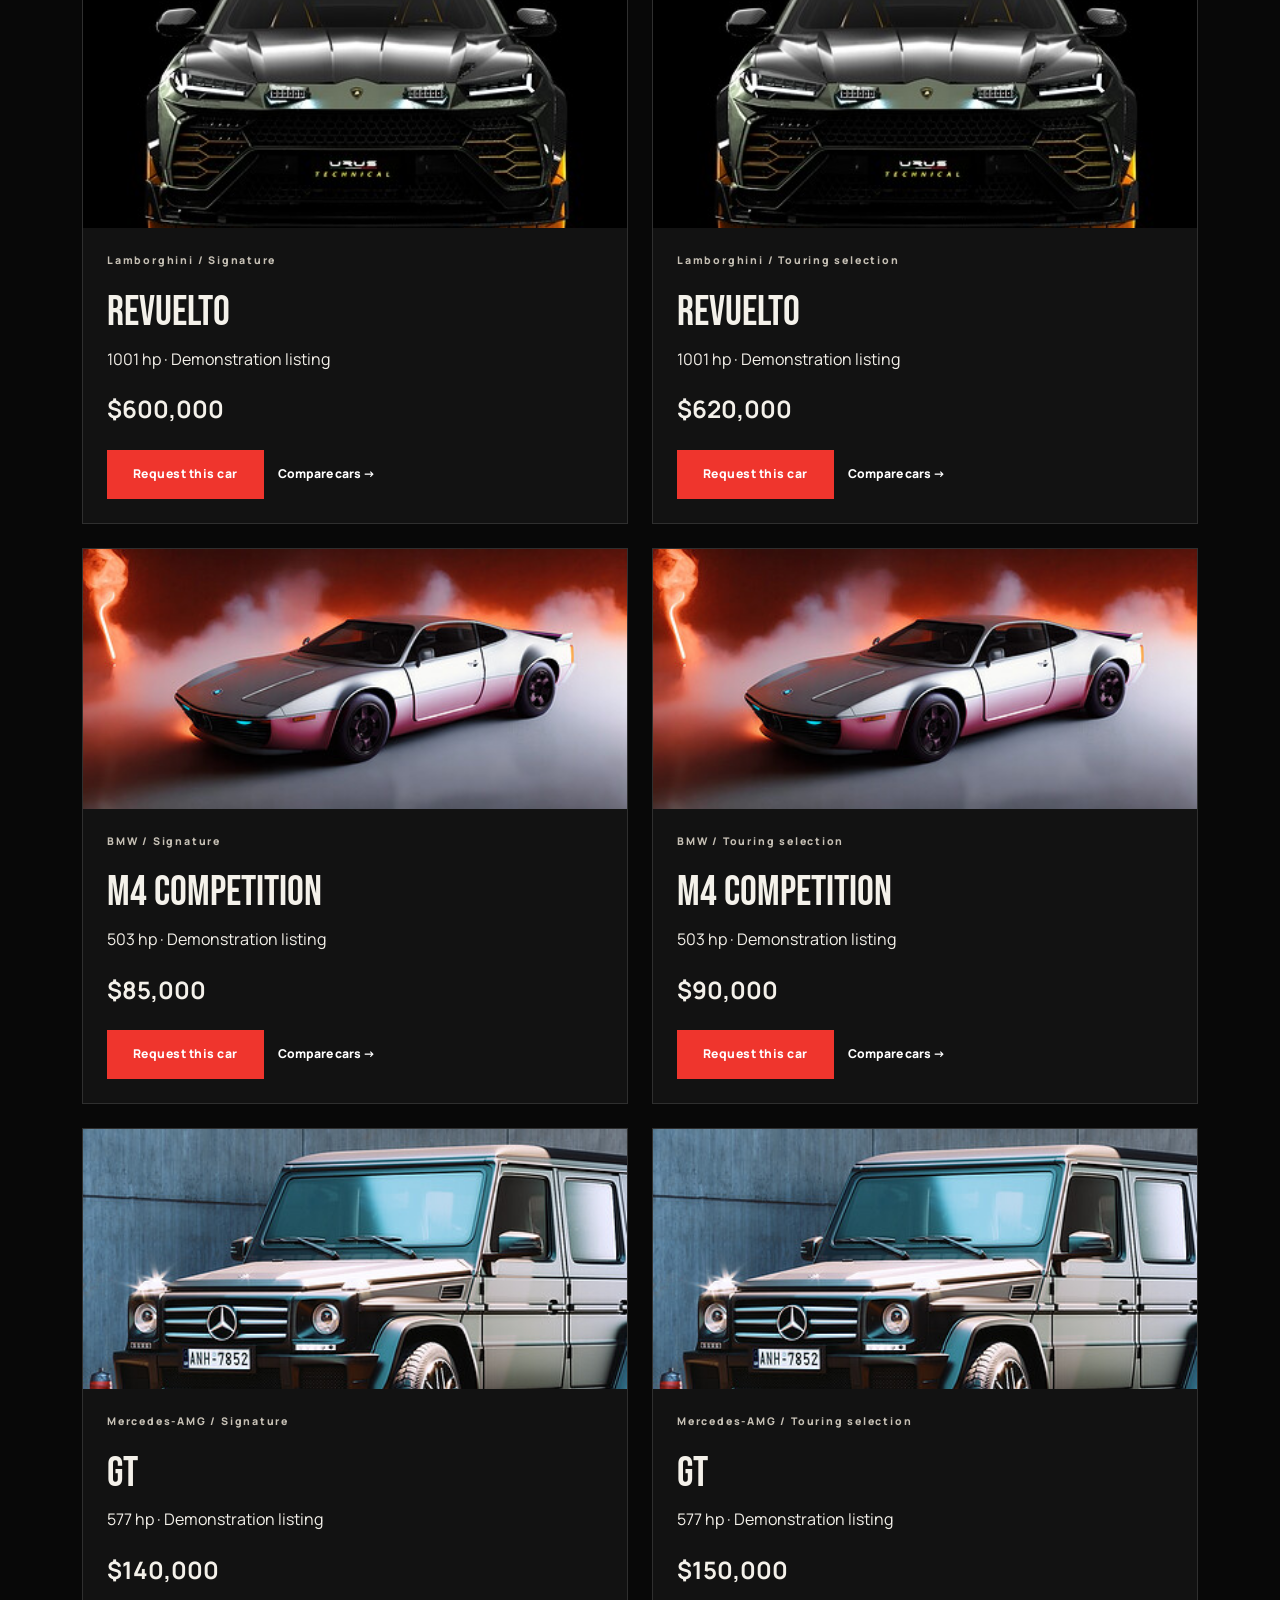
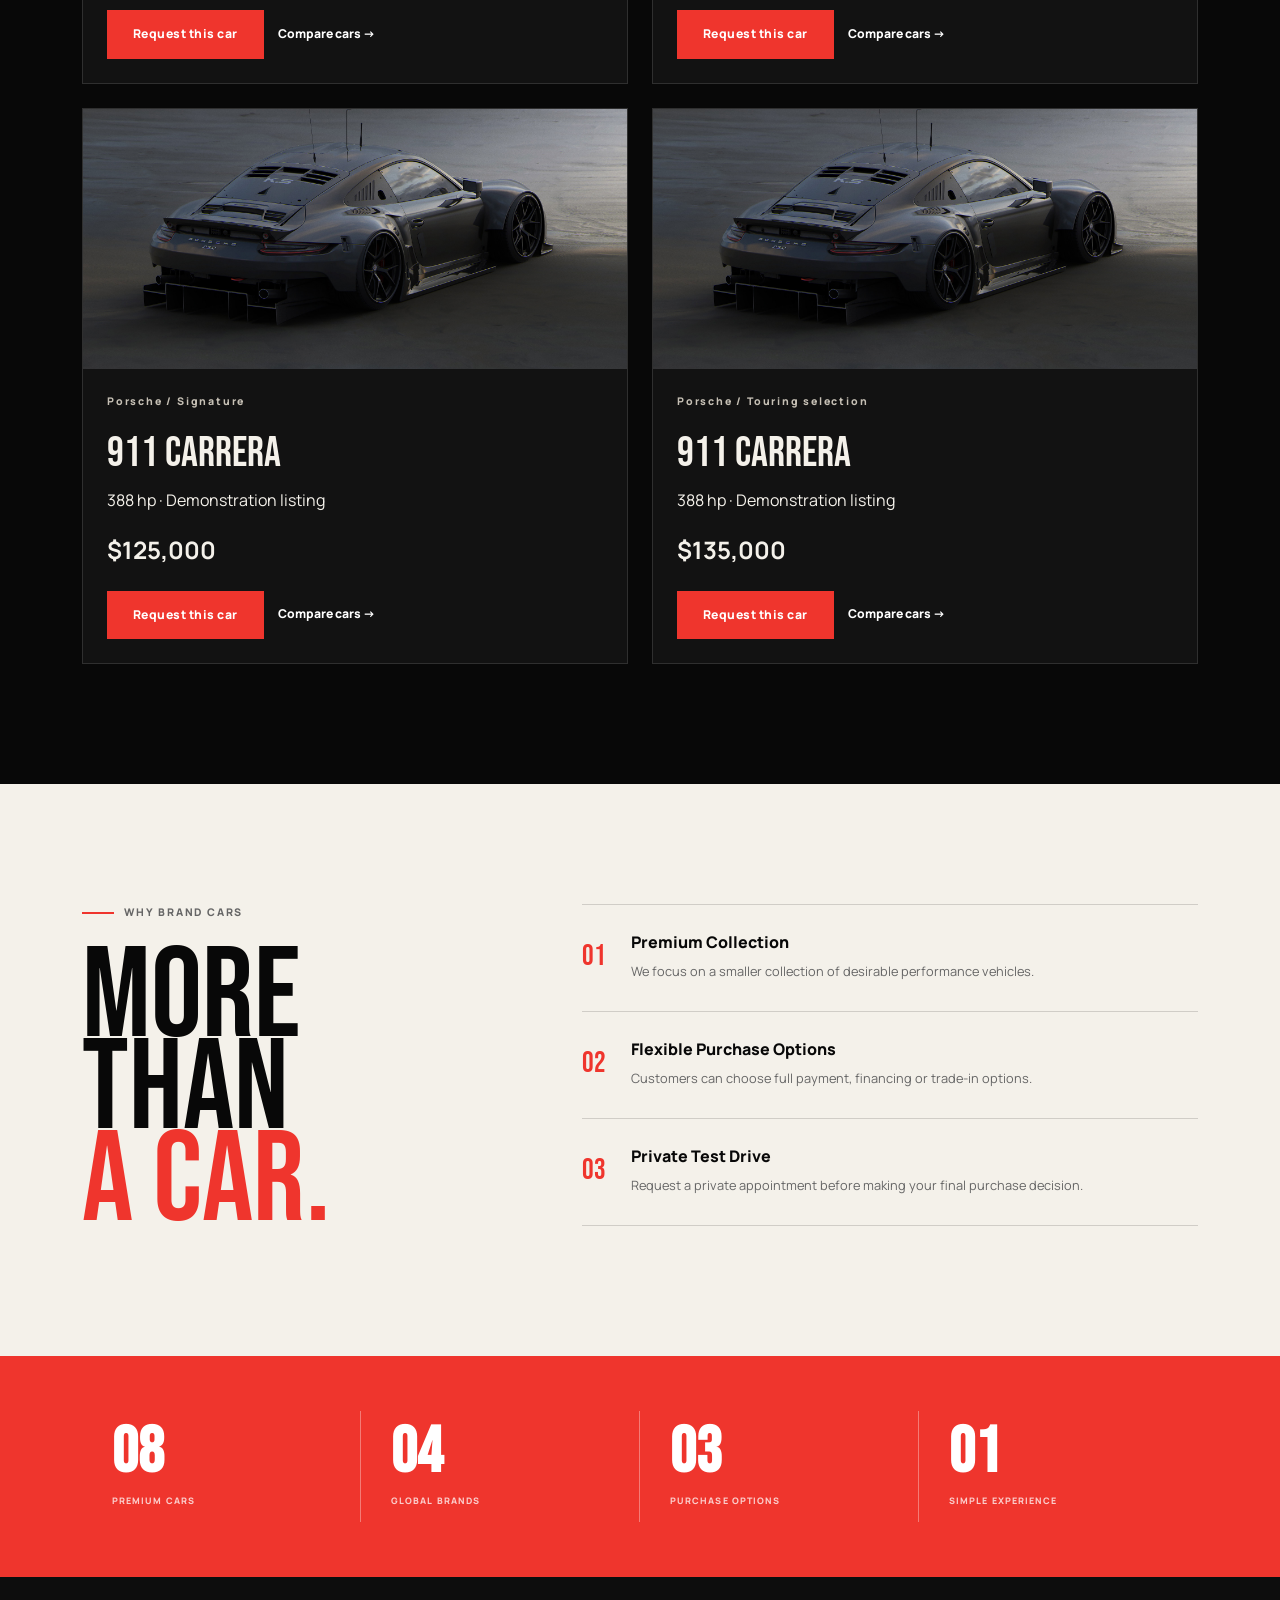
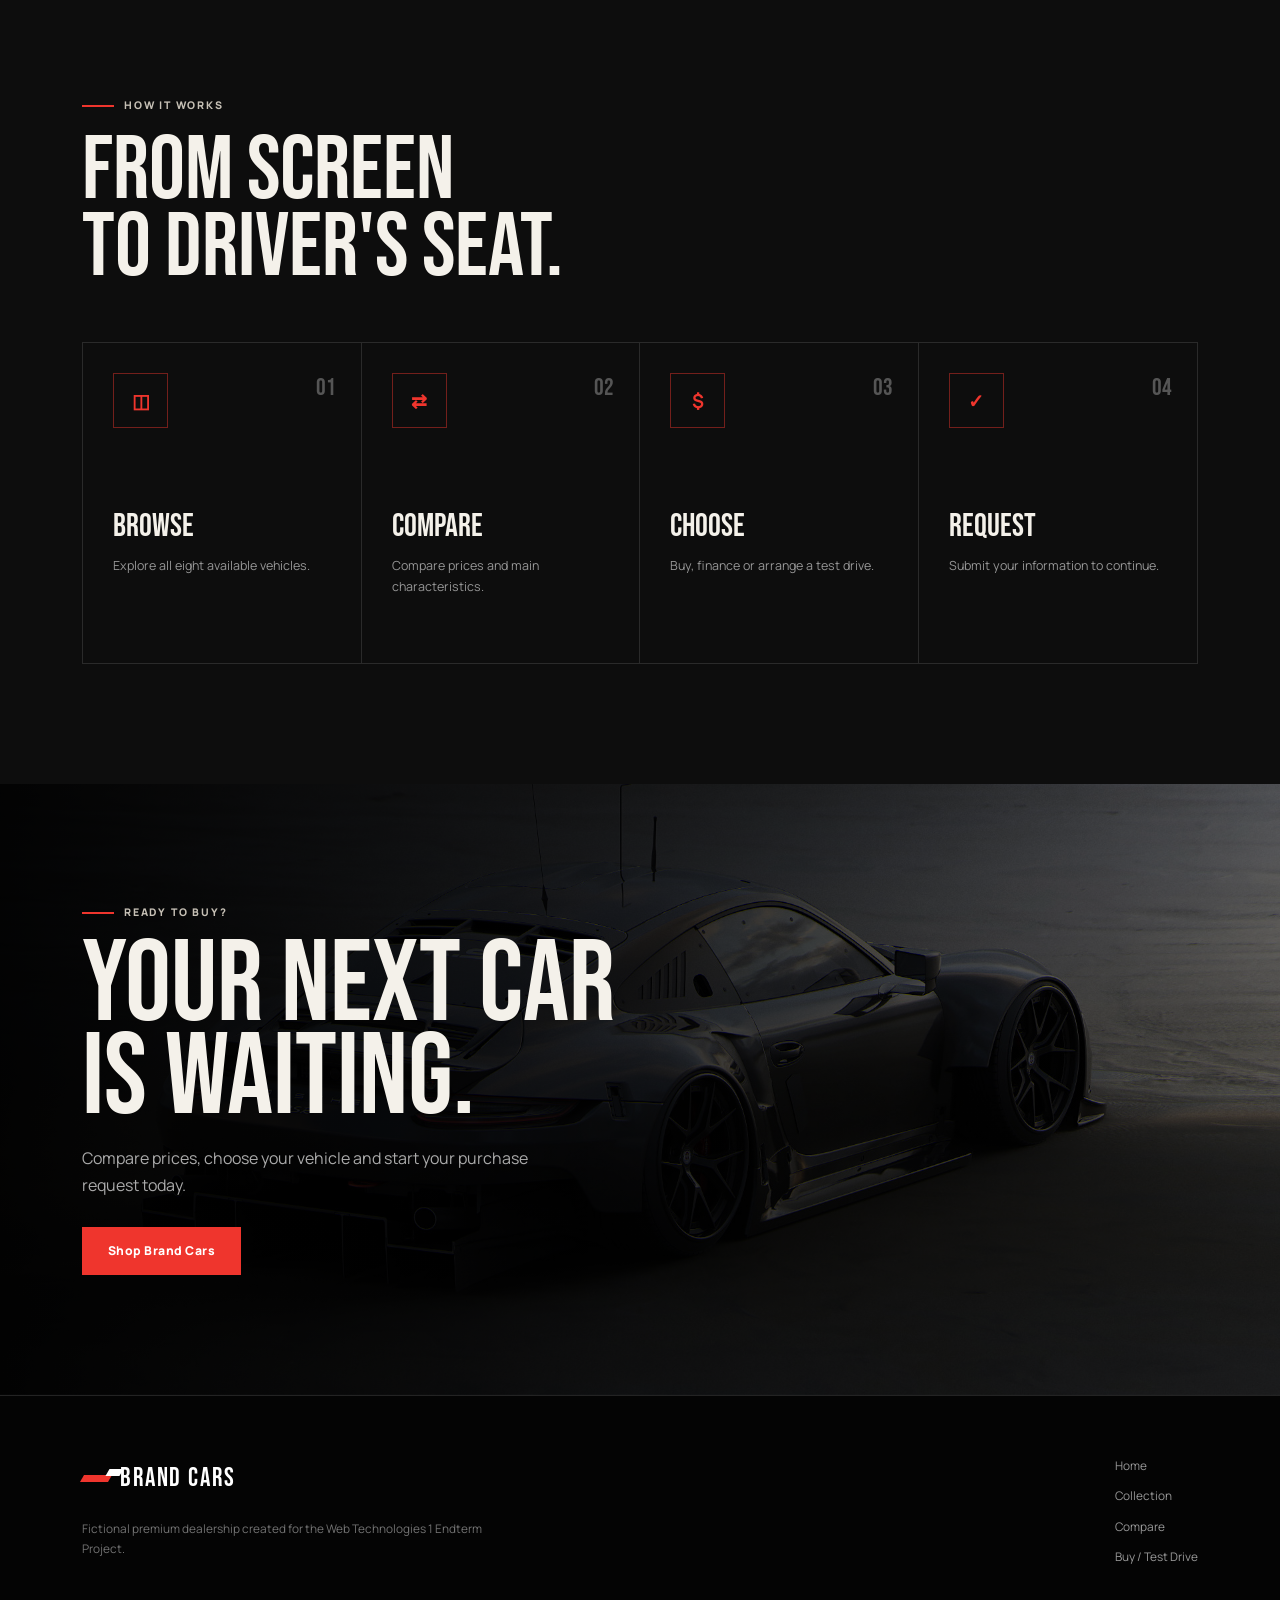
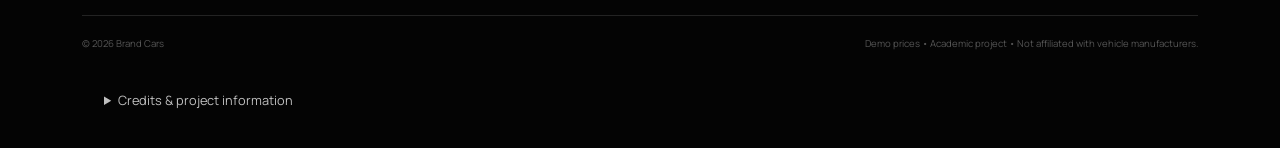
==== commit 52204a98: "Add endterm search comparison and form validation" ====
--- a/index.html
+++ b/index.html
@@ -1,72 +1,47 @@
 <!DOCTYPE html>
 <html lang="en">
-
 <head>
-
     <meta charset="UTF-8">
-
     <meta
         name="viewport"
         content="width=device-width, initial-scale=1.0">
-
     <meta
         name="description"
         content="Brand Cars - fictional luxury and performance car dealership.">
-
     <title>Brand Cars | Drive Without Limits</title>
-
-
     <!-- Google Fonts -->
     <link rel="preconnect" href="https://fonts.googleapis.com">
-
     <link
         rel="preconnect"
         href="https://fonts.gstatic.com"
         crossorigin>
-
     <link
         href="https://fonts.googleapis.com/css2?family=Bebas+Neue&family=Manrope:wght@400;500;600;700;800&display=swap"
         rel="stylesheet">
-
-
     <!-- Bootstrap -->
     <link
-        href="https://cdn.jsdelivr.net/npm/bootstrap@5.3.3/dist/css/bootstrap.min.css"
+        href="css/bootstrap.min.css"
         rel="stylesheet">
-
-
     <!-- My CSS -->
     <link
         rel="stylesheet"
         href="css/style.css">
-
+<link rel="stylesheet" href="css/endterm.css">
 </head>
-
-
 <body>
-
-
+<a class="skip-link" href="#main-content">Skip to content</a>
 <!-- =========================
      NAVIGATION
 ========================= -->
-
 <header>
-
     <nav class="navbar navbar-expand-lg navbar-dark fixed-top brand-navbar">
-
         <div class="container">
-
             <a
                 class="navbar-brand brand-logo"
                 href="index.html">
-
                 <span class="logo-mark"></span>
-
                 BRAND CARS
-
             </a>
-
-
             <button
                 class="navbar-toggler"
                 type="button"
@@ -75,1082 +50,370 @@
                 aria-controls="mainNavbar"
                 aria-expanded="false"
                 aria-label="Toggle navigation">
-
                 <span class="navbar-toggler-icon"></span>
-
             </button>
-
-
             <div
                 class="collapse navbar-collapse"
                 id="mainNavbar">
-
-                <ul class="navbar-nav ms-auto align-items-lg-center">
-
-
-                    <li class="nav-item">
-
-                        <a
-                          class="nav-link"
-                            href="index.html">
-
-                            Home
-
-                        </a>
-
-                    </li>
-
-
-                    <li class="nav-item">
-
-                        <a
-                            class="nav-link"
-                            href="#collection">
-
-                            Collection
-
-                        </a>
-
-                    </li>
-
-
-                    <li class="nav-item">
-
-                        <a
-                            class="nav-link"
-                            href="inventory.html#compare">
-
-                            Compare
-
-                        </a>
-
-                    </li>
-
-
-                    <li class="nav-item">
-
-                        <a
-                            class="nav-link"
-                            href="inventory.html#buy-car">
-
-                            Buy / Test Drive
-
-                        </a>
-
-                    </li>
-
-
-                    <li class="nav-item ms-lg-3">
-
-                        <a
-                            class="btn navbar-button"
-                            href="inventory.html">
-
-                            Shop Cars
-
-                        </a>
-
-                    </li>
-
-
-                </ul>
-
-            </div>
-
-        </div>
-
+                <ul class="navbar-nav ms-auto align-items-lg-center"><li class="nav-item"><a class="nav-link active" aria-current="page" href="index.html">Home</a></li><li class="nav-item"><a class="nav-link "  href="inventory.html">Collection</a></li><li class="nav-item"><a class="nav-link" href="inventory.html#compare">Compare</a></li><li class="nav-item"><a class="nav-link" href="inventory.html#buy-car">Buy / Test Drive</a></li></ul>
+            </div>
+        </div>
     </nav>
-
 </header>
-
-
-
-<main>
-
-
+<main id="main-content" tabindex="-1">
 <!-- =========================
      HERO
 ========================= -->
-
 <section class="hero">
-
     <div class="hero-background"></div>
-
     <div class="hero-overlay"></div>
-
-
     <div class="container hero-container">
-
         <div class="row min-vh-100 align-items-end">
-
-
             <div class="col-lg-8">
-
                 <div class="hero-content">
-
-
                     <p class="eyebrow">
-
                         <span></span>
-
                         PREMIUM PERFORMANCE COLLECTION
-
                     </p>
-
-
                     <h1>
-
                         DRIVE
-
                         <span>
                             WITHOUT
                         </span>
-
                         LIMITS.
-
                     </h1>
-
-
                     <p class="hero-description">
-
-                        Discover four iconic performance cars
+                        Discover eight available performance cars
                         from Lamborghini, BMW, Mercedes-AMG
                         and Porsche.
-
                         Compare, choose, buy, finance or request
                         your private test drive.
-
                     </p>
-
-
                     <div class="hero-buttons">
-
                         <a
                             href="#collection"
                             class="btn main-button">
-
                             Explore Collection
-
                         </a>
-
-
                         <a
                             href="inventory.html"
                             class="text-button">
-
                             Shop All Cars
-
                             <span>→</span>
-
                         </a>
-
                     </div>
-
-
                 </div>
-
-            </div>
-
-
-
+            </div>
             <div class="col-lg-4">
-
                 <aside class="featured-model-box">
-
-
                     <span class="model-number">
                         01
                     </span>
-
-
                     <p>
                         FEATURED MODEL
                     </p>
-
-
                     <h2>
-
                         Lamborghini
-
                         <span>
                             Revuelto
                         </span>
-
                     </h2>
-
-
                     <div class="featured-price">
-
                         <small>
                             STARTING FROM
                         </small>
-
                         <strong>
                             $600,000
                         </strong>
-
                     </div>
-
-
                     <a
-                        href="inventory.html#buy-car"
+                        href="inventory.html?car=lamborghini#buy-car"
                         class="btn featured-buy">
-
                         Buy This Car
-
                     </a>
-
-
                 </aside>
-
-            </div>
-
-
-        </div>
-
-    </div>
-
-</section>
-
-
-
+            </div>
+        </div>
+    </div>
+</section>
 <!-- =========================
      BRAND STRIP
 ========================= -->
-
 <section class="brand-strip">
-
     <div class="brand-strip-content">
-
         <span>LAMBORGHINI</span>
-
         <i></i>
-
         <span>BMW M</span>
-
         <i></i>
-
         <span>MERCEDES-AMG</span>
-
         <i></i>
-
         <span>PORSCHE</span>
-
         <i></i>
-
         <span>BRAND CARS</span>
-
-    </div>
-
-</section>
-
-
-
+    </div>
+</section>
 <!-- =========================
      COLLECTION
 ========================= -->
-
-<section
-    class="section-space"
-    id="collection">
-
-
+<section class="section-space" id="collection"><div class="container"><p class="eyebrow">THE COLLECTION</p><h2 class="section-title">FIND YOUR NEXT CAR.</h2><p>Eight demonstration listings. Four iconic models. Choose your edition.</p><div class="catalog-controls row g-3"><div class="col-md-5"><label for="search">Search collection</label><input class="form-control" id="search" type="search" placeholder="Brand, model or edition"></div><div class="col-md-3"><label for="brand">Brand</label><select class="form-select" id="brand"><option value="">All brands</option><option>Lamborghini</option><option>BMW</option><option>Mercedes-AMG</option><option>Porsche</option></select></div><div class="col-md-4"><label for="sort">Sort by</label><select class="form-select" id="sort"><option value="featured">Featured</option><option value="low">Price: low to high</option><option value="high">Price: high to low</option></select></div></div><p id="result-count" role="status"></p><button class="btn main-button" id="clear-filters" type="button">Reset filters</button><div id="car-list" class="endterm-grid"></div><p id="empty" hidden>No cars match your search. Try another brand or reset the filters.</p></div></section>
+<!-- =========================
+     WHY US
+========================= -->
+<section class="why-section section-space">
     <div class="container">
-
-
-        <div class="section-top">
-
-
-            <div>
-
-                <p class="eyebrow">
-
+        <div class="why-layout">
+            <div class="why-title">
+                <p class="eyebrow dark-eyebrow">
                     <span></span>
-
-                    AVAILABLE NOW
-
-                </p>
-
-
-                <h2 class="section-title">
-
-                    FIND YOUR
-                    <br>
-                    NEXT CAR.
-
-                </h2>
-
-            </div>
-
-
-            <p class="section-description">
-
-                Four cars selected for different types of
-                drivers, from extreme supercar performance
-                to everyday sports-car precision.
-
-            </p>
-
-
-        </div>
-
-
-
-        <div class="car-grid">
-
-
-            <!-- Lamborghini -->
-
-            <article class="car-card">
-
-
-                <img
-                    src="images/lamborghini.jpg"
-                    alt="Lamborghini Revuelto">
-
-
-                <div class="car-overlay"></div>
-
-
-                <div class="car-card-top">
-
-                    <span>
-                        01
-                    </span>
-
-                    <small>
-                        SUPERCAR
-                    </small>
-
-                </div>
-
-
-                <div class="car-card-bottom">
-
-
-                    <div>
-
-                        <p>
-                            LAMBORGHINI
-                        </p>
-
-                        <h3>
-                            REVUELTO
-                        </h3>
-
-                        <span class="homepage-price">
-                            FROM $600,000
-                        </span>
-
-                    </div>
-
-
-                    <a
-                        href="inventory.html#lamborghini"
-                        class="circle-arrow"
-                        aria-label="View Lamborghini">
-
-                        →
-
-                    </a>
-
-
-                </div>
-
-
-            </article>
-
-
-
-            <!-- BMW -->
-
-            <article class="car-card">
-
-
-                <img
-                    src="images/bmw.jpg"
-                    alt="BMW M4 Competition">
-
-
-                <div class="car-overlay"></div>
-
-
-                <div class="car-card-top">
-
-                    <span>
-                        02
-                    </span>
-
-                    <small>
-                        SPORTS COUPE
-                    </small>
-
-                </div>
-
-
-                <div class="car-card-bottom">
-
-
-                    <div>
-
-                        <p>
-                            BMW M
-                        </p>
-
-                        <h3>
-                            M4 COMPETITION
-                        </h3>
-
-                        <span class="homepage-price">
-                            FROM $85,000
-                        </span>
-
-                    </div>
-
-
-                    <a
-                        href="inventory.html#bmw"
-                        class="circle-arrow"
-                        aria-label="View BMW">
-
-                        →
-
-                    </a>
-
-
-                </div>
-
-
-            </article>
-
-
-
-            <!-- Mercedes -->
-
-            <article class="car-card">
-
-
-                <img
-                    src="images/mercedes.jpg"
-                    alt="Mercedes AMG GT">
-
-
-                <div class="car-overlay"></div>
-
-
-                <div class="car-card-top">
-
-                    <span>
-                        03
-                    </span>
-
-                    <small>
-                        GRAND TOURER
-                    </small>
-
-                </div>
-
-
-                <div class="car-card-bottom">
-
-
-                    <div>
-
-                        <p>
-                            MERCEDES-AMG
-                        </p>
-
-                        <h3>
-                            AMG GT
-                        </h3>
-
-                        <span class="homepage-price">
-                            FROM $140,000
-                        </span>
-
-                    </div>
-
-
-                    <a
-                        href="inventory.html#mercedes"
-                        class="circle-arrow"
-                        aria-label="View Mercedes">
-
-                        →
-
-                    </a>
-
-
-                </div>
-
-
-            </article>
-
-
-
-            <!-- Porsche -->
-
-            <article class="car-card">
-
-
-                <img
-                    src="images/porsche.jpg"
-                    alt="Porsche 911 Carrera">
-
-
-                <div class="car-overlay"></div>
-
-
-                <div class="car-card-top">
-
-                    <span>
-                        04
-                    </span>
-
-                    <small>
-                        SPORTS CAR
-                    </small>
-
-                </div>
-
-
-                <div class="car-card-bottom">
-
-
-                    <div>
-
-                        <p>
-                            PORSCHE
-                        </p>
-
-                        <h3>
-                            911 CARRERA
-                        </h3>
-
-                        <span class="homepage-price">
-                            FROM $125,000
-                        </span>
-
-                    </div>
-
-
-                    <a
-                        href="inventory.html#porsche"
-                        class="circle-arrow"
-                        aria-label="View Porsche">
-
-                        →
-
-                    </a>
-
-
-                </div>
-
-
-            </article>
-
-
-        </div>
-
-    </div>
-
-</section>
-
-
-
-<!-- =========================
-     WHY US
-========================= -->
-
-<section class="why-section section-space">
-
-    <div class="container">
-
-
-        <div class="why-layout">
-
-
-            <div class="why-title">
-
-
-                <p class="eyebrow dark-eyebrow">
-
-                    <span></span>
-
                     WHY BRAND CARS
-
-                </p>
-
-
+                </p>
                 <h2>
-
                     MORE
                     <br>
                     THAN
                     <br>
-
                     <span>
                         A CAR.
                     </span>
-
                 </h2>
-
-
-            </div>
-
-
-
-            <div>
-
-
+            </div>
+            <div>
                 <article class="reason-item">
-
                     <span>
                         01
                     </span>
-
-
                     <div>
-
                         <h3>
                             Premium Collection
                         </h3>
-
-
                         <p>
-
                             We focus on a smaller collection
                             of desirable performance vehicles.
-
                         </p>
-
                     </div>
-
                 </article>
-
-
-
                 <article class="reason-item">
-
                     <span>
                         02
                     </span>
-
-
                     <div>
-
                         <h3>
                             Flexible Purchase Options
                         </h3>
-
-
                         <p>
-
                             Customers can choose full payment,
                             financing or trade-in options.
-
                         </p>
-
                     </div>
-
                 </article>
-
-
-
                 <article class="reason-item">
-
                     <span>
                         03
                     </span>
-
-
                     <div>
-
                         <h3>
                             Private Test Drive
                         </h3>
-
-
                         <p>
-
                             Request a private appointment before
                             making your final purchase decision.
-
                         </p>
-
                     </div>
-
                 </article>
-
-
-            </div>
-
-
-        </div>
-
-    </div>
-
-</section>
-
-
-
+            </div>
+        </div>
+    </div>
+</section>
 <!-- =========================
      NUMBERS
 ========================= -->
-
 <section class="numbers-section">
-
     <div class="container">
-
-
         <div class="numbers-grid">
-
-
-            <div>
-
+            <div>
+                <strong>
+                    08
+                </strong>
+                <span>
+                    PREMIUM CARS
+                </span>
+            </div>
+            <div>
                 <strong>
                     04
                 </strong>
-
-                <span>
-                    PREMIUM CARS
-                </span>
-
-            </div>
-
-
-            <div>
-
-                <strong>
-                    04
-                </strong>
-
                 <span>
                     GLOBAL BRANDS
                 </span>
-
-            </div>
-
-
-            <div>
-
+            </div>
+            <div>
                 <strong>
                     03
                 </strong>
-
                 <span>
                     PURCHASE OPTIONS
                 </span>
-
-            </div>
-
-
-            <div>
-
+            </div>
+            <div>
                 <strong>
                     01
                 </strong>
-
                 <span>
                     SIMPLE EXPERIENCE
                 </span>
-
-            </div>
-
-
-        </div>
-
-    </div>
-
-</section>
-
-
-
+            </div>
+        </div>
+    </div>
+</section>
 <!-- =========================
      PROCESS
 ========================= -->
-
 <section class="process-section section-space">
-
-
     <div class="container">
-
-
         <div class="section-top">
-
-
-            <div>
-
+            <div>
                 <p class="eyebrow">
-
                     <span></span>
-
                     HOW IT WORKS
-
-                </p>
-
-
+                </p>
                 <h2 class="section-title">
-
                     FROM SCREEN
                     <br>
                     TO DRIVER'S SEAT.
-
                 </h2>
-
-            </div>
-
-
-        </div>
-
-
-
+            </div>
+        </div>
         <div class="process-grid">
-
-
             <article>
-
                 <span>
                     01
                 </span>
-
                 <strong>
                     ◫
                 </strong>
-
                 <h3>
                     Browse
                 </h3>
-
                 <p>
-
-                    Explore all four available vehicles.
-
-                </p>
-
+                    Explore all eight available vehicles.
+                </p>
             </article>
-
-
-
             <article>
-
                 <span>
                     02
                 </span>
-
                 <strong>
                     ⇄
                 </strong>
-
                 <h3>
                     Compare
                 </h3>
-
                 <p>
-
                     Compare prices and main characteristics.
-
-                </p>
-
+                </p>
             </article>
-
-
-
             <article>
-
                 <span>
                     03
                 </span>
-
                 <strong>
                     $
                 </strong>
-
                 <h3>
                     Choose
                 </h3>
-
                 <p>
-
                     Buy, finance or arrange a test drive.
-
-                </p>
-
+                </p>
             </article>
-
-
-
             <article>
-
                 <span>
                     04
                 </span>
-
                 <strong>
                     ✓
                 </strong>
-
                 <h3>
                     Request
                 </h3>
-
                 <p>
-
                     Submit your information to continue.
-
-                </p>
-
+                </p>
             </article>
-
-
-        </div>
-
-    </div>
-
-</section>
-
-
-
+        </div>
+    </div>
+</section>
 <!-- =========================
      CTA
 ========================= -->
-
 <section class="final-cta">
-
-
     <div class="container">
-
-
         <p class="eyebrow">
-
             <span></span>
-
             READY TO BUY?
-
         </p>
-
-
         <h2>
-
             YOUR NEXT CAR
             <br>
             IS WAITING.
-
         </h2>
-
-
         <p>
-
             Compare prices, choose your vehicle and
             start your purchase request today.
-
         </p>
-
-
         <a
             href="inventory.html"
             class="btn main-button">
-
             Shop Brand Cars
-
         </a>
-
-
-    </div>
-
-</section>
-
-
+    </div>
+</section>
 </main>
-
-
-
 <!-- =========================
      FOOTER
 ========================= -->
-
 <footer class="site-footer">
-
-
     <div class="container">
-
-
         <div class="footer-top">
-
-
-            <div>
-
+            <div>
                 <a
                     href="index.html"
                     class="brand-logo footer-logo">
-
                     <span class="logo-mark"></span>
-
                     BRAND CARS
-
                 </a>
-
-
                 <p>
-
                     Fictional premium dealership created
-                    for the Web Technologies 1 Midterm Project.
-
-                </p>
-
-            </div>
-
-
-
+                    for the Web Technologies 1 Endterm Project.
+                </p>
+            </div>
             <div class="footer-links">
-
                 <a href="index.html">
                     Home
                 </a>
-
                 <a href="#collection">
                     Collection
                 </a>
-
                 <a href="inventory.html#compare">
                     Compare
                 </a>
-
                 <a href="inventory.html#buy-car">
                     Buy / Test Drive
                 </a>
-
-            </div>
-
-
-        </div>
-
-
-
+            </div>
+        </div>
         <div class="footer-bottom">
-
             <span>
                 © 2026 Brand Cars
             </span>
-
             <span>
                 Demo prices • Academic project • Not affiliated with vehicle manufacturers.
             </span>
-
-        </div>
-
-
-    </div>
-
-</footer>
-
-
-
+        </div>
+    </div>
+<details class="credits"><summary>Credits &amp; project information</summary><p>Brand Cars by Jamshid Elham. Original midterm layout and supplied photos retained. Bootstrap 5.3.3: layout and form components (getbootstrap.com). jQuery 3.7.1: interface effects (jquery.com). Google Fonts: Bebas Neue and Manrope. Vehicle imagery: Khyzyl Saleem, <a href="https://www.artstation.com/khyzylsaleem">ArtStation portfolio</a> (source supplied by Jamshid Elham). Vehicle prices and editions are fictional demonstration data; images are representative.</p></details></footer>
 <script
-    src="https://cdn.jsdelivr.net/npm/bootstrap@5.3.3/dist/js/bootstrap.bundle.min.js">
+    src="js/vendor/bootstrap.bundle.min.js">
 </script>
-
-
-</body>
-
+<noscript><p>This collection requires JavaScript for search, comparison and requests.</p></noscript><script src="js/vendor/jquery.min.js"></script><script src="js/cars.js"></script><script src="js/app.js"></script></body>
 </html>
--- a/css/endterm.css
+++ b/css/endterm.css
@@ -0,0 +1,30 @@
+/* Endterm additions: preserve the midterm palette, type and spacing. */
+:focus-visible { outline: 3px solid #ffb348 !important; outline-offset: 5px; }
+.skip-link { position:fixed; top:-100px; left:12px; z-index:2000; padding:12px; background:#fff; color:#080808; }
+.skip-link:focus { top:12px; }
+html { scroll-behavior:auto; }
+[id] { scroll-margin-top:100px; }
+.catalog-controls { margin:32px 0 22px; padding:24px 12px; border:1px solid var(--border); background:var(--surface); }
+.catalog-controls label { display:block; margin-bottom:8px; font-size:.85rem; }
+.catalog-controls .form-control,.catalog-controls .form-select { background-color:#202020; color:var(--white); border:1px solid #666; border-radius:0; }
+.catalog-controls input::placeholder { color:#b9b9b9; }
+.endterm-grid { display:grid; grid-template-columns:repeat(2,minmax(0,1fr)); gap:24px; margin-top:30px; }
+.listing { min-width:0; background:var(--surface); border:1px solid var(--border); transition:transform .2s,border-color .2s; }
+.listing:hover { transform:translateY(-4px); border-color:var(--red); }
+.listing img { width:100%; height:260px; object-fit:cover; }
+.listing-body { padding:24px; }
+.listing h3 { font-size:2.6rem; }
+.listing-body>strong { font-size:1.5rem; }
+.listing-actions { display:flex; flex-wrap:wrap; gap:14px; margin-top:20px; }
+.compare-button { border:1px solid #aaa; color:white; border-radius:0; }
+.compare-button:hover,.compare-button[aria-pressed="true"] { background:var(--white); color:var(--black); }
+.success-message { border:1px solid #76dba4; background:#103b2b; color:#dcffeb; padding:20px; margin-top:20px; }
+.invalid-feedback { color:#ffaca7; }
+.credits { max-width:1120px; margin:25px auto 0; padding:0 24px; font-size:.8rem; color:#bfbfbf; }
+.credits summary { cursor:pointer; padding:12px 0; }
+#comparison .table { --bs-table-bg:#151515; --bs-table-color:#f4f1ea; --bs-table-border-color:#555; }
+#comparison caption { color:#c6c0b5; caption-side:top; }
+.nav-link.active { color:white!important; text-decoration:underline; text-decoration-color:var(--red); text-underline-offset:7px; }
+.hero-content,.why-layout>* { min-width:0; }
+@media(max-width:767px) { .endterm-grid {grid-template-columns:1fr;} .listing img {height:230px;} .listing h3 {font-size:2.2rem;} .catalog-controls {padding:16px 0;} .hero h1 {font-size:clamp(3.8rem,15vw,6rem);} .section-title {font-size:clamp(2.8rem,11vw,5rem);} .featured-model-box {margin-left:0;} }
+@media(prefers-reduced-motion:reduce) { *,*::before,*::after {transition:none!important; animation:none!important; scroll-behavior:auto!important;} }
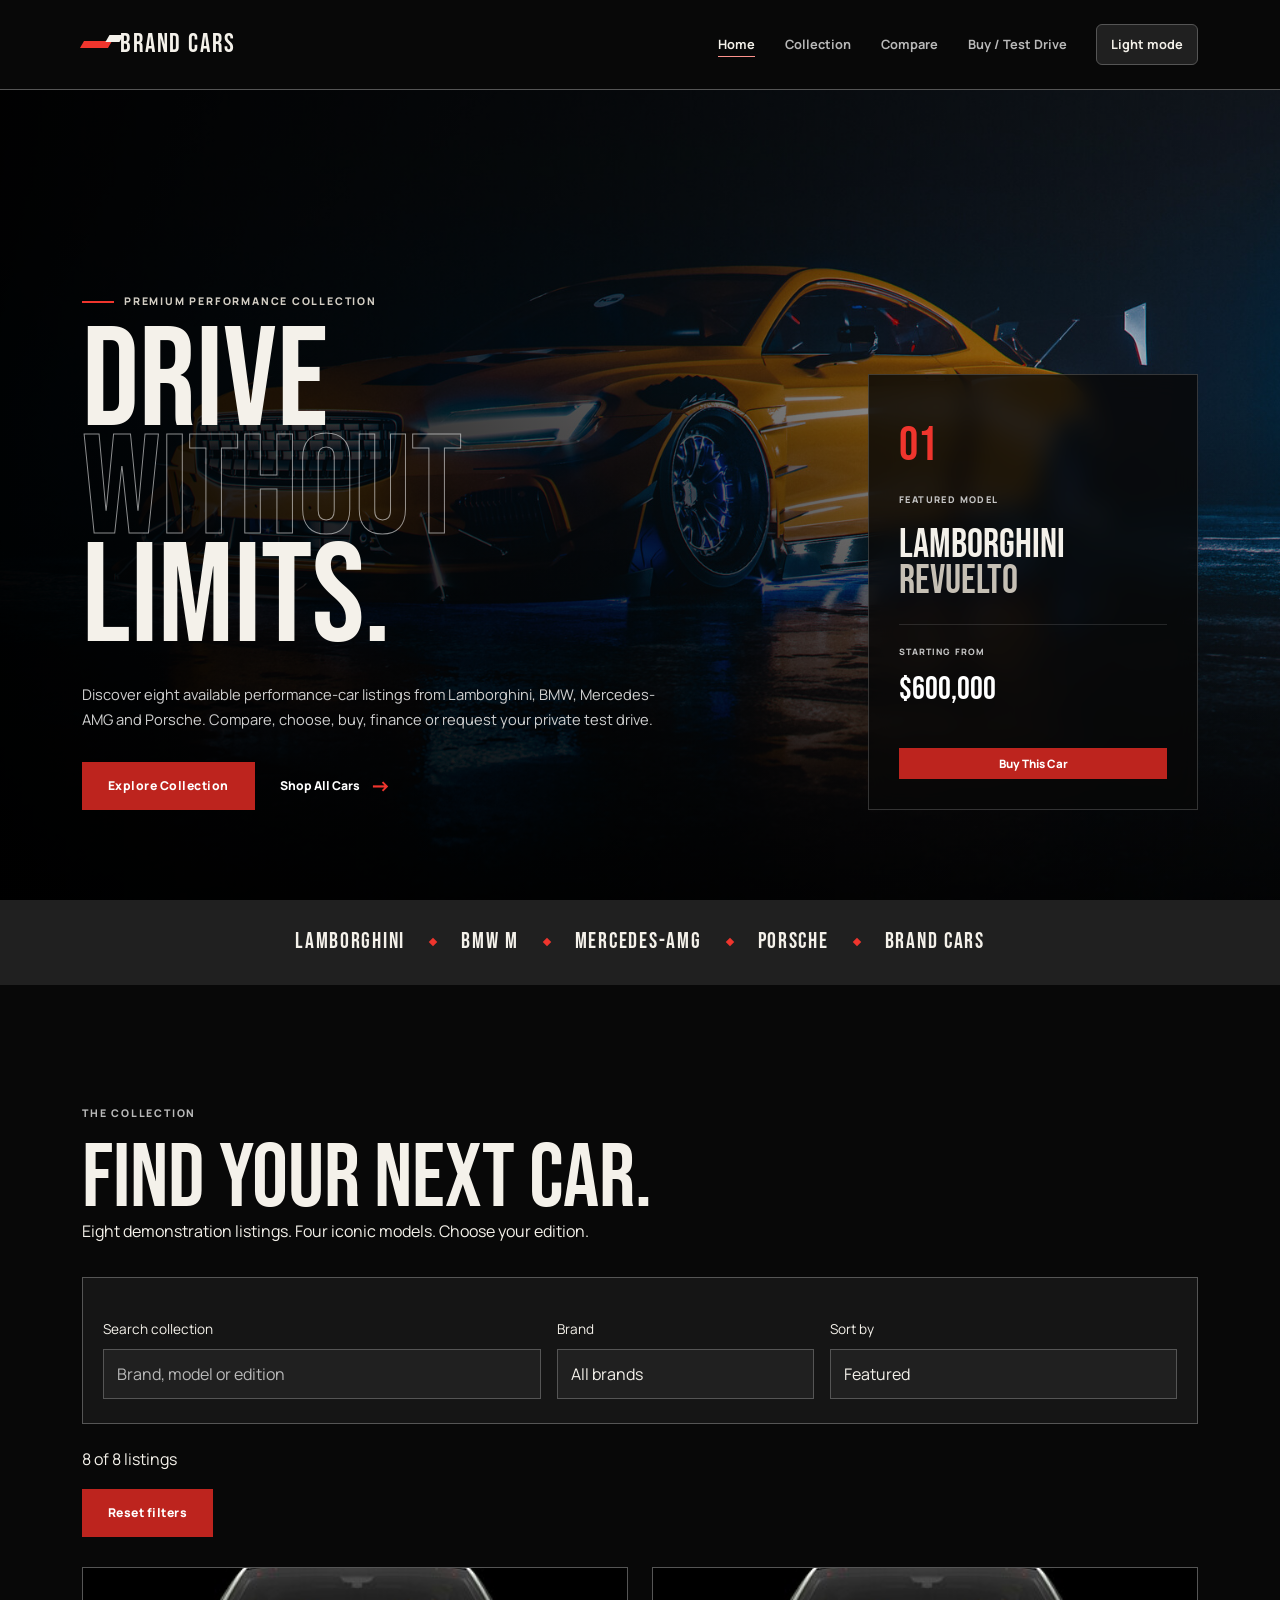
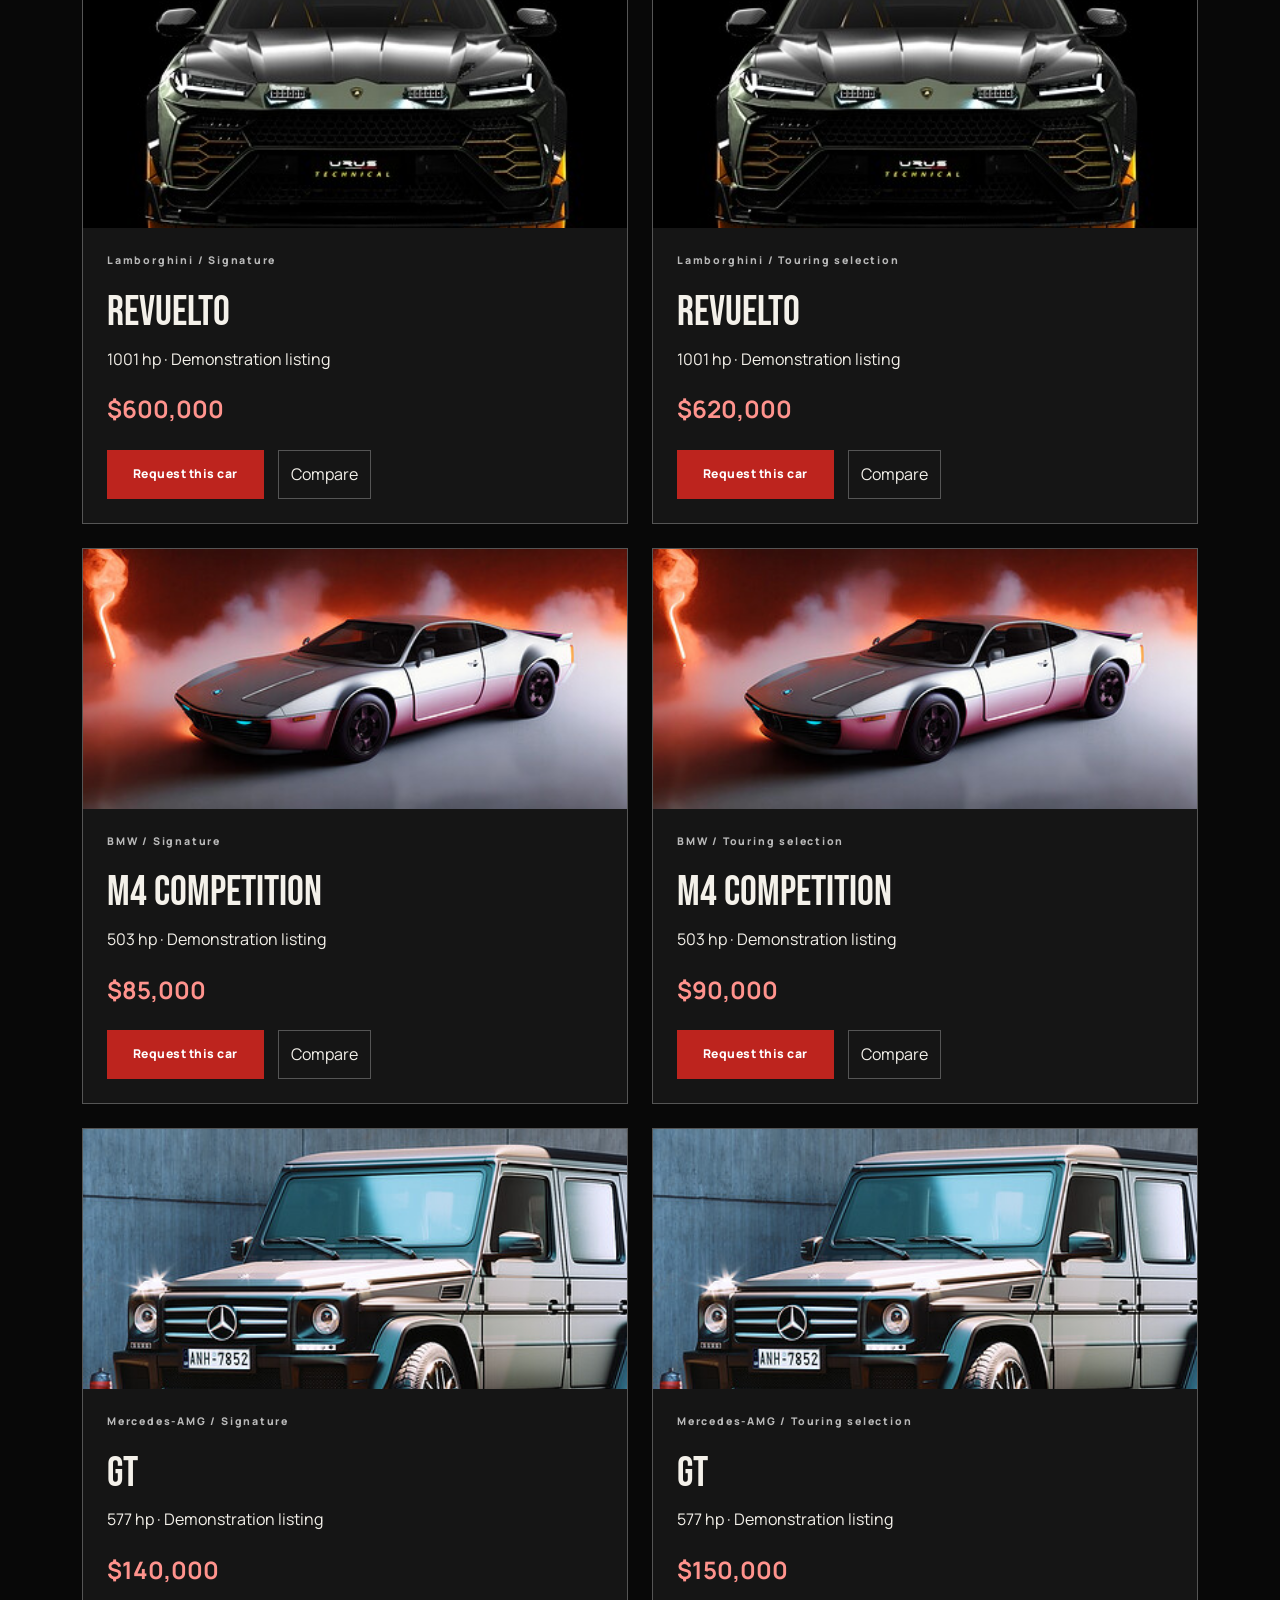
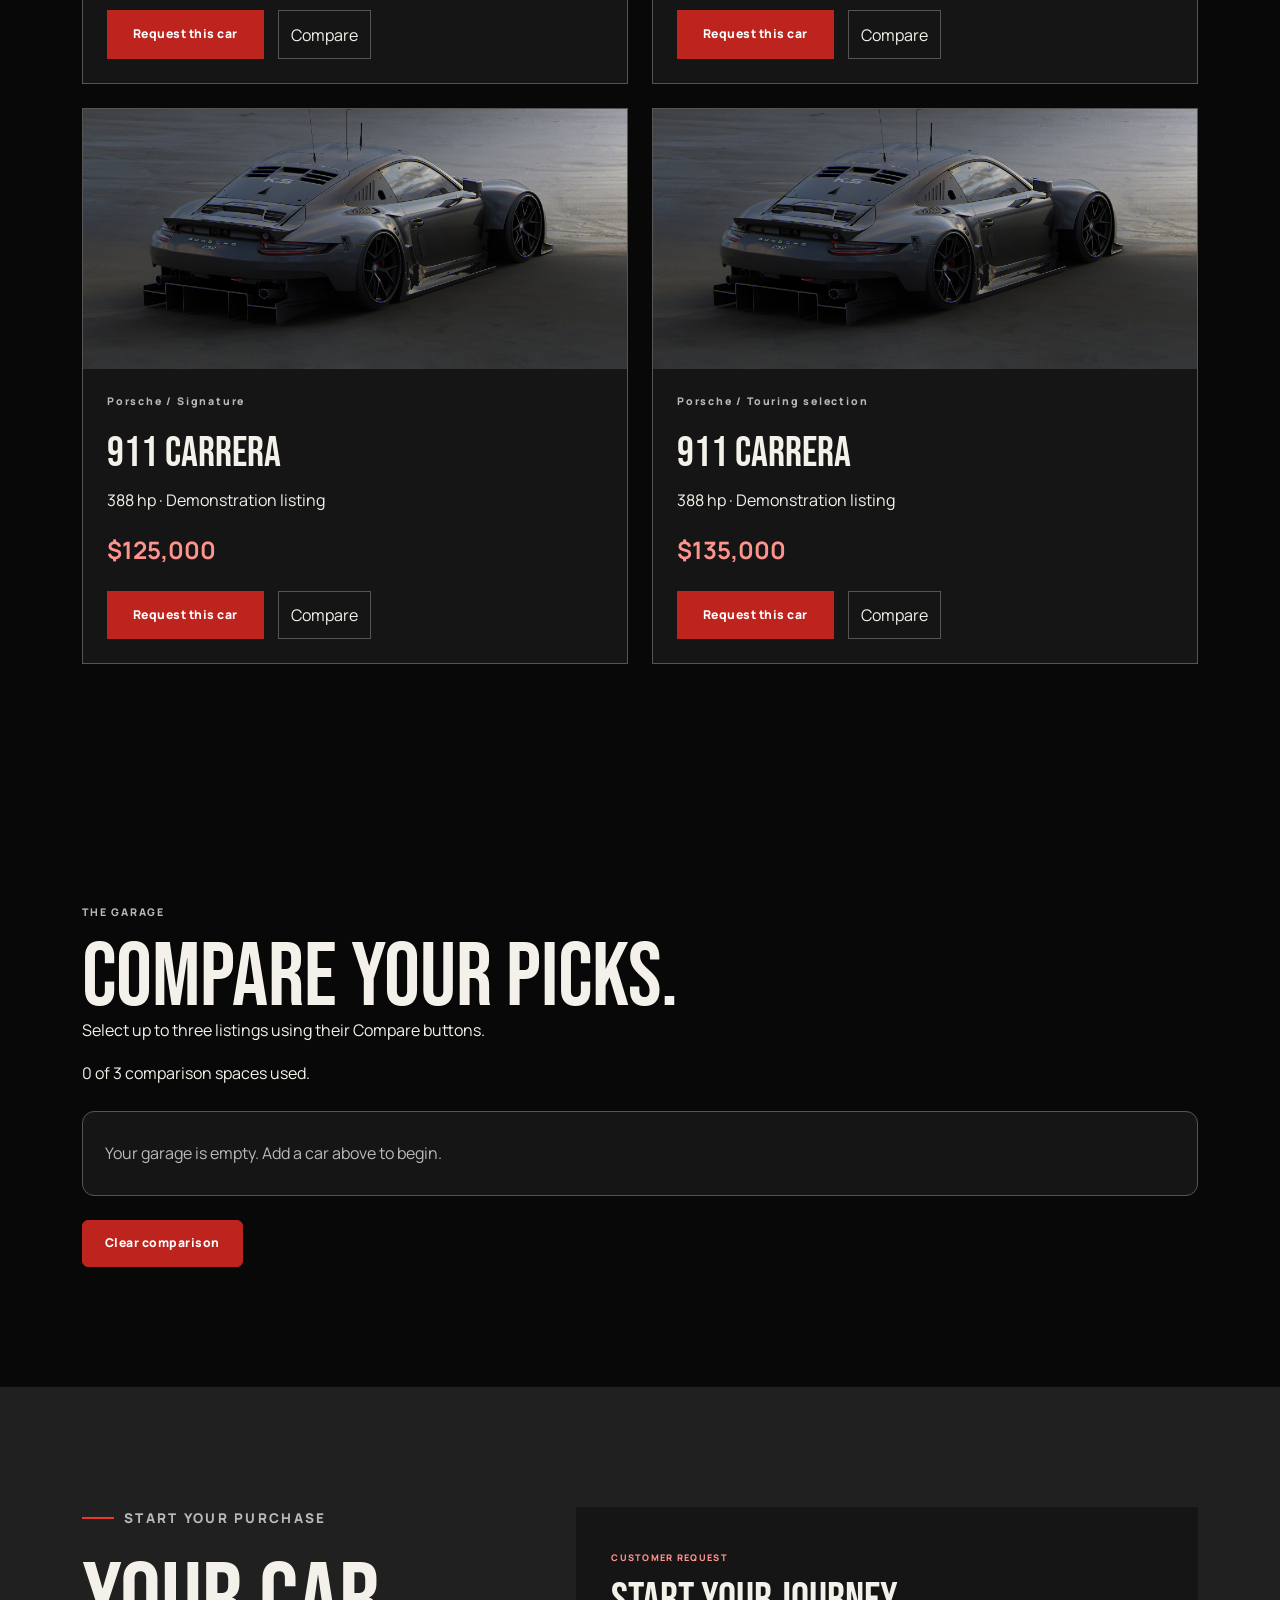
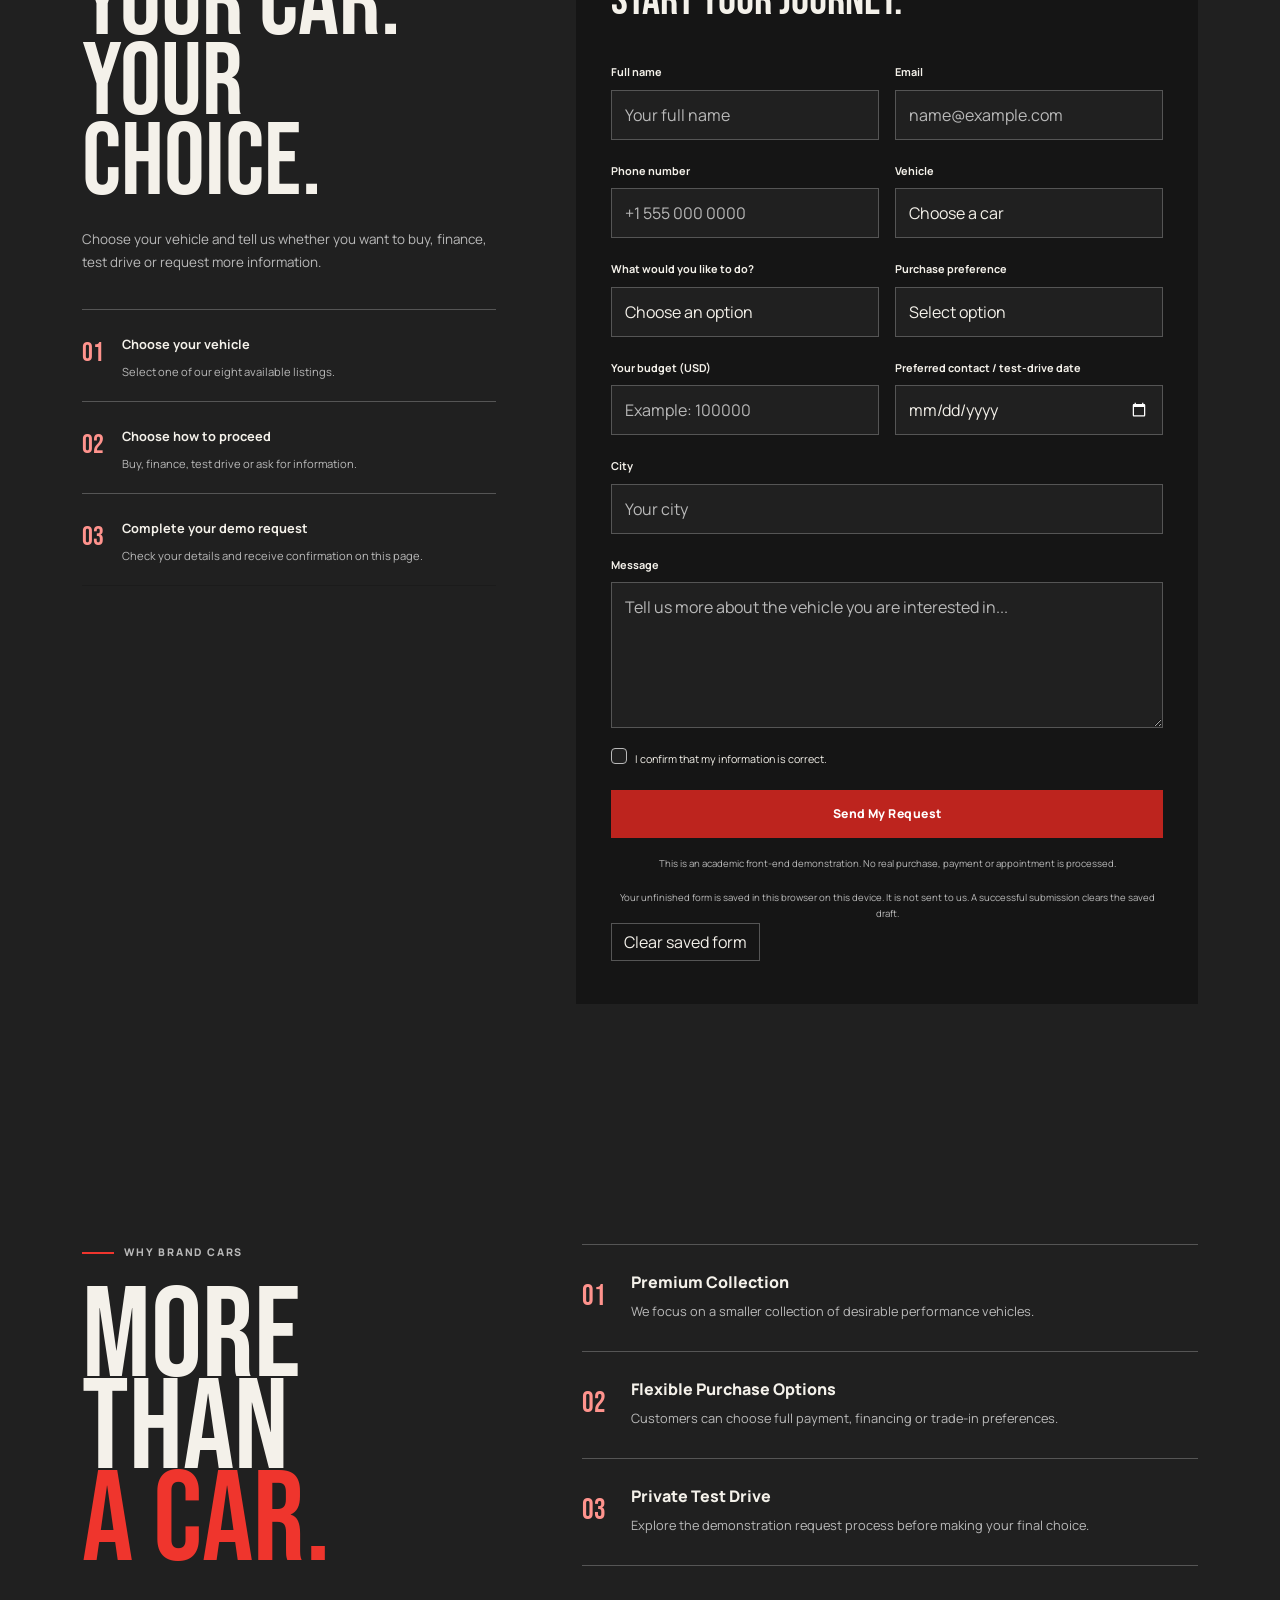
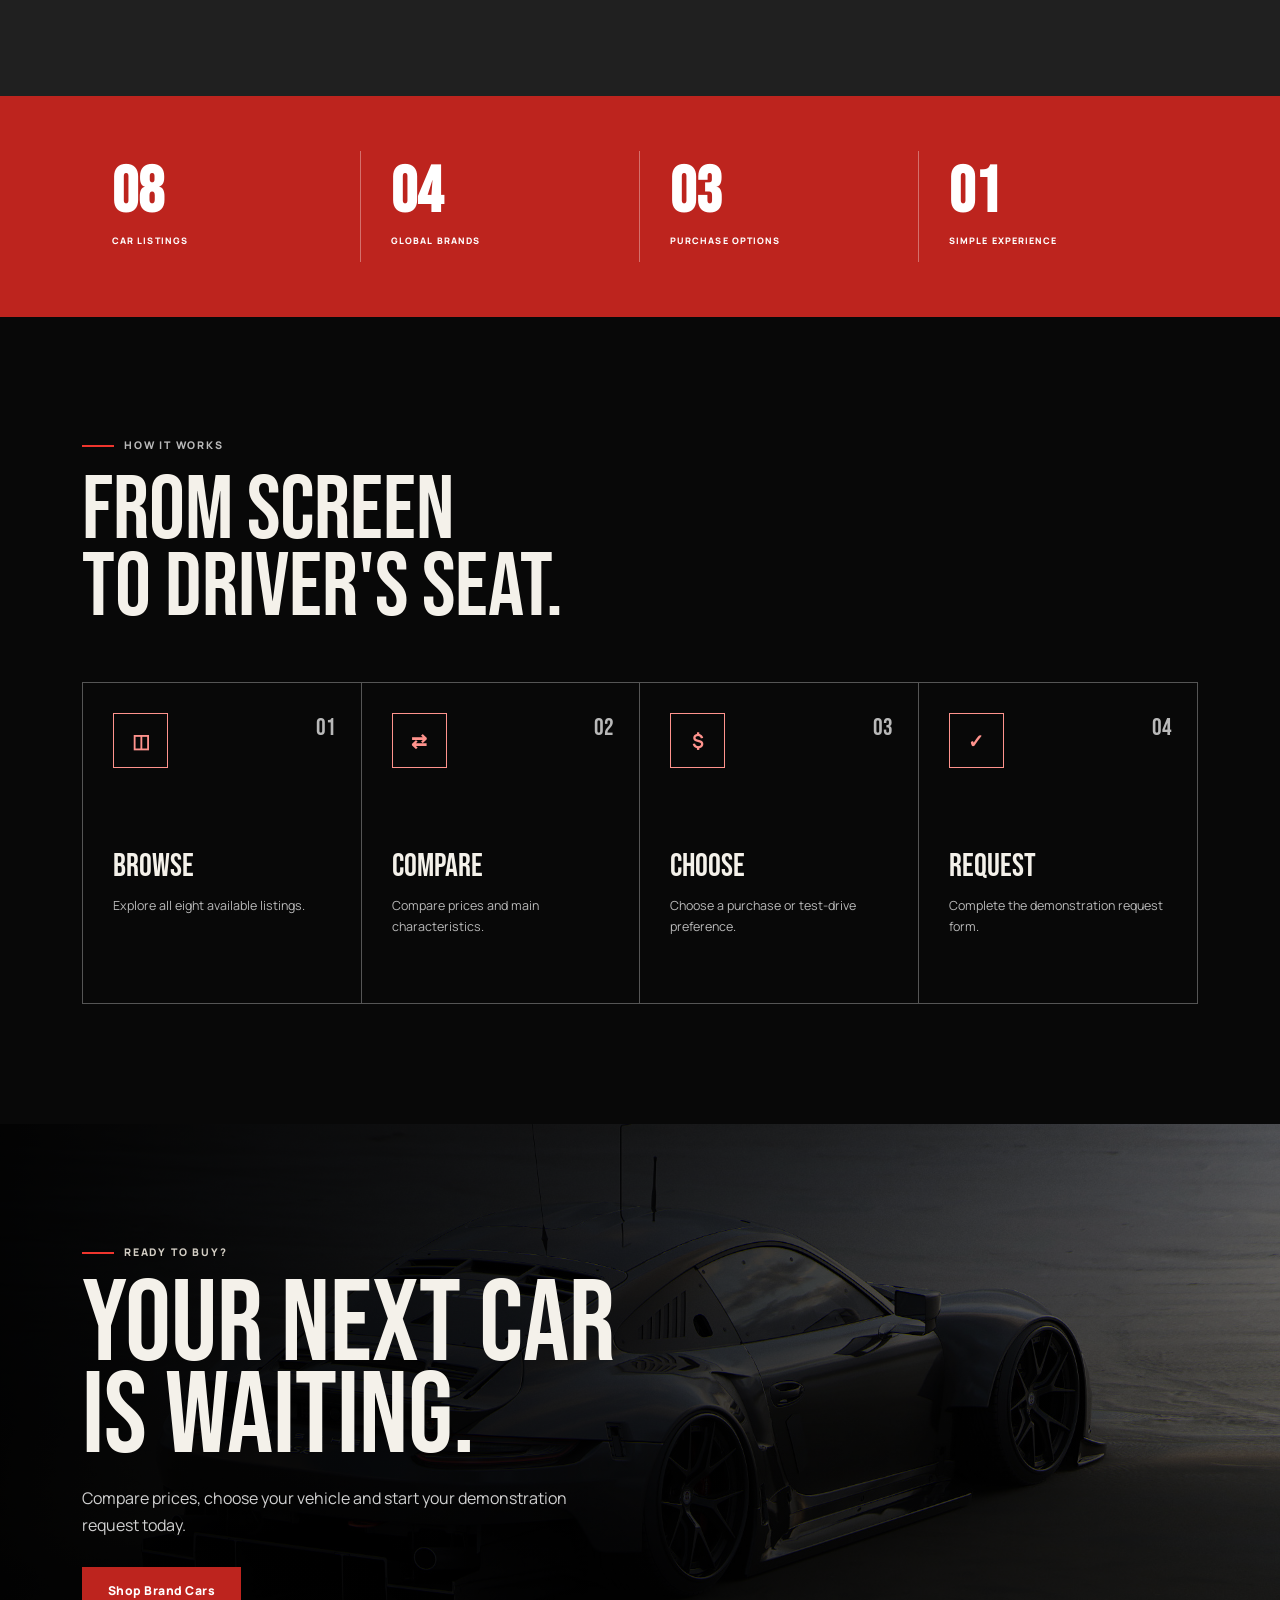
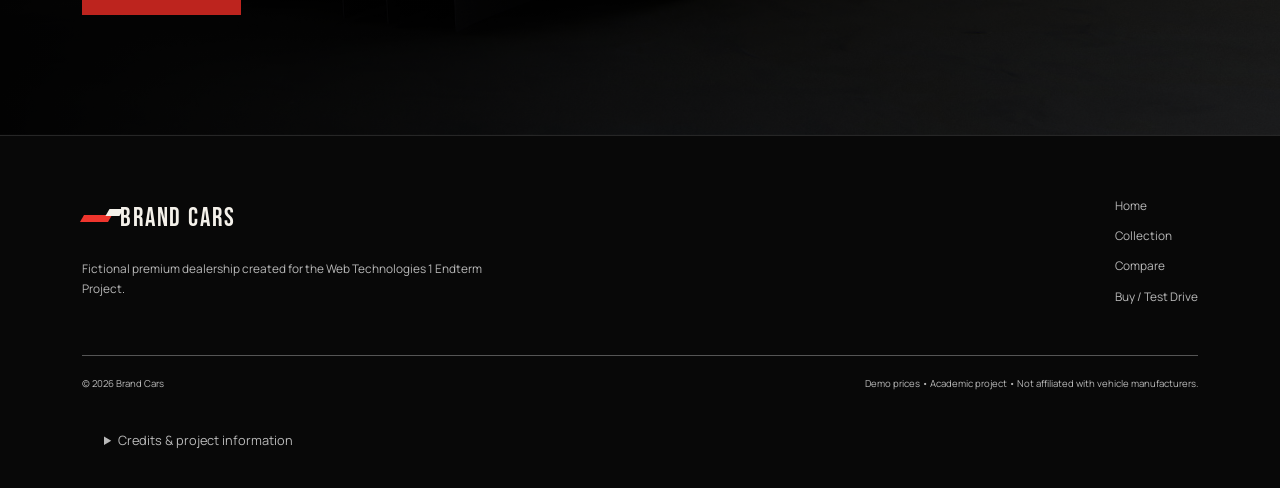
==== commit 532edefe: "Final website upgrade" ====
--- a/index.html
+++ b/index.html
@@ -2,418 +2,630 @@
 <html lang="en">
 <head>
     <meta charset="UTF-8">
-    <meta
-        name="viewport"
-        content="width=device-width, initial-scale=1.0">
-    <meta
-        name="description"
-        content="Brand Cars - fictional luxury and performance car dealership.">
+    <meta name="viewport" content="width=device-width, initial-scale=1.0">
+    <meta name="description"
+          content="Brand Cars - fictional luxury and performance car dealership.">
+
     <title>Brand Cars | Drive Without Limits</title>
-    <!-- Google Fonts -->
+
     <link rel="preconnect" href="https://fonts.googleapis.com">
-    <link
-        rel="preconnect"
-        href="https://fonts.gstatic.com"
-        crossorigin>
-    <link
-        href="https://fonts.googleapis.com/css2?family=Bebas+Neue&family=Manrope:wght@400;500;600;700;800&display=swap"
-        rel="stylesheet">
-    <!-- Bootstrap -->
-    <link
-        href="css/bootstrap.min.css"
-        rel="stylesheet">
-    <!-- My CSS -->
-    <link
-        rel="stylesheet"
-        href="css/style.css">
-<link rel="stylesheet" href="css/endterm.css">
+    <link rel="preconnect" href="https://fonts.gstatic.com" crossorigin>
+    <link href="https://fonts.googleapis.com/css2?family=Bebas+Neue&family=Manrope:wght@400;500;600;700;800&display=swap"
+          rel="stylesheet">
+
+    <link rel="stylesheet" href="css/bootstrap.min.css">
+    <link rel="stylesheet" href="css/style.css">
+    <link rel="stylesheet" href="css/endterm.css">
+    <link rel="stylesheet" href="css/final.css">
+<script src="js/theme.js"></script>
 </head>
+
 <body>
 <a class="skip-link" href="#main-content">Skip to content</a>
-<!-- =========================
-     NAVIGATION
-========================= -->
+
+<!-- NAVIGATION -->
 <header>
     <nav class="navbar navbar-expand-lg navbar-dark fixed-top brand-navbar">
         <div class="container">
-            <a
-                class="navbar-brand brand-logo"
-                href="index.html">
+            <a class="navbar-brand brand-logo" href="index.html">
                 <span class="logo-mark"></span>
                 BRAND CARS
             </a>
-            <button
-                class="navbar-toggler"
-                type="button"
-                data-bs-toggle="collapse"
-                data-bs-target="#mainNavbar"
-                aria-controls="mainNavbar"
-                aria-expanded="false"
-                aria-label="Toggle navigation">
+
+            <button class="navbar-toggler"
+                    type="button"
+                    data-bs-toggle="collapse"
+                    data-bs-target="#mainNavbar"
+                    aria-controls="mainNavbar"
+                    aria-expanded="false"
+                    aria-label="Toggle navigation">
                 <span class="navbar-toggler-icon"></span>
             </button>
-            <div
-                class="collapse navbar-collapse"
-                id="mainNavbar">
-                <ul class="navbar-nav ms-auto align-items-lg-center"><li class="nav-item"><a class="nav-link active" aria-current="page" href="index.html">Home</a></li><li class="nav-item"><a class="nav-link "  href="inventory.html">Collection</a></li><li class="nav-item"><a class="nav-link" href="inventory.html#compare">Compare</a></li><li class="nav-item"><a class="nav-link" href="inventory.html#buy-car">Buy / Test Drive</a></li></ul>
+
+            <div class="collapse navbar-collapse" id="mainNavbar">
+                <ul class="navbar-nav ms-auto align-items-lg-center">
+                    <li class="nav-item">
+                        <a class="nav-link active" href="#home">Home</a>
+                    </li>
+                    <li class="nav-item">
+                        <a class="nav-link" href="#collection">Collection</a>
+                    </li>
+                    <li class="nav-item">
+                        <a class="nav-link" href="#compare">Compare</a>
+                    </li>
+                    <li class="nav-item">
+                        <a class="nav-link" href="#buy-car">Buy / Test Drive</a>
+                    </li>
+                </ul>
             </div>
         </div>
     </nav>
 </header>
+
 <main id="main-content" tabindex="-1">
-<!-- =========================
-     HERO
-========================= -->
-<section class="hero">
-    <div class="hero-background"></div>
-    <div class="hero-overlay"></div>
-    <div class="container hero-container">
-        <div class="row min-vh-100 align-items-end">
-            <div class="col-lg-8">
-                <div class="hero-content">
-                    <p class="eyebrow">
+
+    <!-- HOME -->
+    <section class="hero" id="home">
+        <div class="hero-background"></div>
+        <div class="hero-overlay"></div>
+
+        <div class="container hero-container">
+            <div class="row min-vh-100 align-items-end">
+                <div class="col-lg-8">
+                    <div class="hero-content">
+                        <p class="eyebrow">
+                            <span></span>
+                            PREMIUM PERFORMANCE COLLECTION
+                        </p>
+
+                        <h1>DRIVE <span>WITHOUT</span> LIMITS.</h1>
+
+                        <p class="hero-description">
+                            Discover eight available performance-car listings
+                            from Lamborghini, BMW, Mercedes-AMG and Porsche.
+                            Compare, choose, buy, finance or request
+                            your private test drive.
+                        </p>
+
+                        <div class="hero-buttons">
+                            <a href="#collection" class="btn main-button">
+                                Explore Collection
+                            </a>
+                            <a href="inventory.html" class="text-button">
+                                Shop All Cars <span>→</span>
+                            </a>
+                        </div>
+                    </div>
+                </div>
+
+                <div class="col-lg-4">
+                    <aside class="featured-model-box">
+                        <span class="model-number">01</span>
+                        <p>FEATURED MODEL</p>
+
+                        <h2>Lamborghini <span>Revuelto</span></h2>
+
+                        <div class="featured-price">
+                            <small>STARTING FROM</small>
+                            <strong>$600,000</strong>
+                        </div>
+
+                        <a href="index.html?car=lamborghini#buy-car"
+                           class="btn featured-buy">
+                            Buy This Car
+                        </a>
+                    </aside>
+                </div>
+            </div>
+        </div>
+    </section>
+
+    <!-- BRANDS -->
+    <section class="brand-strip">
+        <div class="brand-strip-content">
+            <span>LAMBORGHINI</span>
+            <i></i>
+            <span>BMW M</span>
+            <i></i>
+            <span>MERCEDES-AMG</span>
+            <i></i>
+            <span>PORSCHE</span>
+            <i></i>
+            <span>BRAND CARS</span>
+        </div>
+    </section>
+
+    <!-- COLLECTION -->
+    <section class="section-space" id="collection">
+        <div class="container">
+            <p class="eyebrow">THE COLLECTION</p>
+            <h2 class="section-title">FIND YOUR NEXT CAR.</h2>
+            <p>
+                Eight demonstration listings. Four iconic models.
+                Choose your edition.
+            </p>
+
+            <div class="catalog-controls row g-3">
+                <div class="col-md-5">
+                    <label for="search">Search collection</label>
+                    <input class="form-control"
+                           id="search"
+                           type="search"
+                           placeholder="Brand, model or edition">
+                </div>
+
+                <div class="col-md-3">
+                    <label for="brand">Brand</label>
+                    <select class="form-select" id="brand">
+                        <option value="">All brands</option>
+                        <option>Lamborghini</option>
+                        <option>BMW</option>
+                        <option>Mercedes-AMG</option>
+                        <option>Porsche</option>
+                    </select>
+                </div>
+
+                <div class="col-md-4">
+                    <label for="sort">Sort by</label>
+                    <select class="form-select" id="sort">
+                        <option value="featured">Featured</option>
+                        <option value="low">Price: low to high</option>
+                        <option value="high">Price: high to low</option>
+                    </select>
+                </div>
+            </div>
+
+            <p id="result-count" role="status"></p>
+
+            <button class="btn main-button"
+                    id="clear-filters"
+                    type="button">
+                Reset filters
+            </button>
+
+            <div id="car-list" class="endterm-grid"></div>
+
+            <p id="empty" hidden>
+                No cars match your search.
+                Try another brand or reset the filters.
+            </p>
+        </div>
+    </section>
+
+    <!-- COMPARE -->
+    <section class="section-space" id="compare">
+        <div class="container">
+            <p class="eyebrow">THE GARAGE</p>
+            <h2 class="section-title">COMPARE YOUR PICKS.</h2>
+
+            <p>
+                Select up to three listings using their Compare buttons.
+            </p>
+
+            <p id="compare-status" role="status"></p>
+
+            <div id="comparison"
+                 class="table-responsive"
+                 tabindex="0"
+                 aria-label="Vehicle comparison">
+            </div>
+
+            <button id="clear-compare"
+                    class="btn main-button"
+                    type="button">
+                Clear comparison
+            </button>
+        </div>
+    </section>
+
+    <!-- BUY / TEST DRIVE -->
+    <section class="purchase-section section-space" id="buy-car">
+        <div class="container">
+            <div class="purchase-layout">
+
+                <div class="purchase-copy">
+                    <p class="eyebrow dark-eyebrow">
                         <span></span>
-                        PREMIUM PERFORMANCE COLLECTION
+                        START YOUR PURCHASE
                     </p>
-                    <h1>
-                        DRIVE
-                        <span>
-                            WITHOUT
-                        </span>
-                        LIMITS.
-                    </h1>
-                    <p class="hero-description">
-                        Discover eight available performance cars
-                        from Lamborghini, BMW, Mercedes-AMG
-                        and Porsche.
-                        Compare, choose, buy, finance or request
-                        your private test drive.
+
+                    <h2>YOUR CAR.<br>YOUR CHOICE.</h2>
+
+                    <p>
+                        Choose your vehicle and tell us whether you want
+                        to buy, finance, test drive or request more information.
                     </p>
-                    <div class="hero-buttons">
-                        <a
-                            href="#collection"
-                            class="btn main-button">
-                            Explore Collection
-                        </a>
-                        <a
-                            href="inventory.html"
-                            class="text-button">
-                            Shop All Cars
-                            <span>→</span>
-                        </a>
+
+                    <div class="purchase-step">
+                        <span>01</span>
+                        <div>
+                            <strong>Choose your vehicle</strong>
+                            <p>Select one of our eight available listings.</p>
+                        </div>
                     </div>
-                </div>
-            </div>
-            <div class="col-lg-4">
-                <aside class="featured-model-box">
-                    <span class="model-number">
-                        01
-                    </span>
-                    <p>
-                        FEATURED MODEL
+
+                    <div class="purchase-step">
+                        <span>02</span>
+                        <div>
+                            <strong>Choose how to proceed</strong>
+                            <p>
+                                Buy, finance, test drive or ask for information.
+                            </p>
+                        </div>
+                    </div>
+
+                    <div class="purchase-step">
+                        <span>03</span>
+                        <div>
+                            <strong>Complete your demo request</strong>
+                            <p>
+                                Check your details and receive confirmation
+                                on this page.
+                            </p>
+                        </div>
+                    </div>
+                </div>
+
+                <form class="purchase-form"
+                      action="#buy-car"
+                      id="request-form"
+                      novalidate>
+
+                    <div class="form-title">
+                        <span>CUSTOMER REQUEST</span>
+                        <h3>Start your journey.</h3>
+                    </div>
+
+                    <div class="row g-3">
+                        <div class="col-md-6">
+                            <label for="fullName" class="form-label">
+                                Full name
+                            </label>
+                            <input type="text"
+                                   class="form-control"
+                                   id="fullName"
+                                   name="fullName"
+                                   placeholder="Your full name"
+                                   required>
+                        </div>
+
+                        <div class="col-md-6">
+                            <label for="email" class="form-label">Email</label>
+                            <input type="email"
+                                   class="form-control"
+                                   id="email"
+                                   name="email"
+                                   placeholder="name@example.com"
+                                   required>
+                        </div>
+
+                        <div class="col-md-6">
+                            <label for="phone" class="form-label">
+                                Phone number
+                            </label>
+                            <input type="tel"
+                                   class="form-control"
+                                   id="phone"
+                                   name="phone"
+                                   placeholder="+1 555 000 0000"
+                                   required>
+                        </div>
+
+                        <div class="col-md-6">
+                            <label for="carModel" class="form-label">
+                                Vehicle
+                            </label>
+                            <select class="form-select"
+                                    id="carModel"
+                                    name="carModel"
+                                    required>
+                                <option value="">Choose a car</option>
+                            </select>
+                        </div>
+
+                        <div class="col-md-6">
+                            <label for="requestType" class="form-label">
+                                What would you like to do?
+                            </label>
+                            <select class="form-select"
+                                    id="requestType"
+                                    name="requestType"
+                                    required>
+                                <option value="" selected disabled>
+                                    Choose an option
+                                </option>
+                                <option value="buy">Buy this vehicle</option>
+                                <option value="finance">
+                                    Finance this vehicle
+                                </option>
+                                <option value="test-drive">
+                                    Book a test drive
+                                </option>
+                                <option value="information">
+                                    Ask for vehicle information
+                                </option>
+                            </select>
+                        </div>
+
+                        <div class="col-md-6">
+                            <label for="paymentPreference" class="form-label">
+                                Purchase preference
+                            </label>
+                            <select class="form-select"
+                                    id="paymentPreference"
+                                    name="paymentPreference">
+                                <option value="" selected>Select option</option>
+                                <option>Full payment</option>
+                                <option>Financing</option>
+                                <option>Trade-in + payment</option>
+                                <option>Not sure yet</option>
+                            </select>
+                        </div>
+
+                        <div class="col-md-6">
+                            <label for="budget" class="form-label">
+                                Your budget (USD)
+                            </label>
+                            <input type="number"
+                                   class="form-control"
+                                   id="budget"
+                                   name="budget"
+                                   placeholder="Example: 100000">
+                        </div>
+
+                        <div class="col-md-6">
+                            <label for="preferredDate" class="form-label">
+                                Preferred contact / test-drive date
+                            </label>
+                            <input type="date"
+                                   class="form-control"
+                                   id="preferredDate"
+                                   name="preferredDate">
+                        </div>
+
+                        <div class="col-12">
+                            <label for="city" class="form-label">City</label>
+                            <input type="text"
+                                   class="form-control"
+                                   id="city"
+                                   name="city"
+                                   placeholder="Your city"
+                                   required>
+                        </div>
+
+                        <div class="col-12">
+                            <label for="message" class="form-label">
+                                Message
+                            </label>
+                            <textarea class="form-control"
+                                      id="message"
+                                      name="message"
+                                      rows="5"
+                                      placeholder="Tell us more about the vehicle you are interested in..."></textarea>
+                        </div>
+
+                        <div class="col-12">
+                            <div class="form-check">
+                                <input class="form-check-input"
+                                       type="checkbox"
+                                       id="agreement"
+                                       required>
+                                <label class="form-check-label"
+                                       for="agreement">
+                                    I confirm that my information is correct.
+                                </label>
+                            </div>
+                        </div>
+
+                        <div class="col-12">
+                            <button type="submit"
+                                    class="btn main-button w-100">
+                                Send My Request
+                            </button>
+                        </div>
+                    </div>
+
+                    <p class="form-disclaimer">
+                        This is an academic front-end demonstration.
+                        No real purchase, payment or appointment is processed.
                     </p>
-                    <h2>
-                        Lamborghini
-                        <span>
-                            Revuelto
-                        </span>
+
+                    <div id="form-success"
+                         class="success-message"
+                         role="status"
+                         tabindex="-1"
+                         style="display:none">
+                    </div>
+                </form>
+            </div>
+        </div>
+    </section>
+
+    <!-- WHY BRAND CARS -->
+    <section class="why-section section-space">
+        <div class="container">
+            <div class="why-layout">
+                <div class="why-title">
+                    <p class="eyebrow dark-eyebrow">
+                        <span></span>
+                        WHY BRAND CARS
+                    </p>
+                    <h2>MORE<br>THAN<br><span>A CAR.</span></h2>
+                </div>
+
+                <div>
+                    <article class="reason-item">
+                        <span>01</span>
+                        <div>
+                            <h3>Premium Collection</h3>
+                            <p>
+                                We focus on a smaller collection of desirable
+                                performance vehicles.
+                            </p>
+                        </div>
+                    </article>
+
+                    <article class="reason-item">
+                        <span>02</span>
+                        <div>
+                            <h3>Flexible Purchase Options</h3>
+                            <p>
+                                Customers can choose full payment, financing
+                                or trade-in preferences.
+                            </p>
+                        </div>
+                    </article>
+
+                    <article class="reason-item">
+                        <span>03</span>
+                        <div>
+                            <h3>Private Test Drive</h3>
+                            <p>
+                                Explore the demonstration request process
+                                before making your final choice.
+                            </p>
+                        </div>
+                    </article>
+                </div>
+            </div>
+        </div>
+    </section>
+
+    <!-- NUMBERS -->
+    <section class="numbers-section">
+        <div class="container">
+            <div class="numbers-grid">
+                <div><strong>08</strong><span>CAR LISTINGS</span></div>
+                <div><strong>04</strong><span>GLOBAL BRANDS</span></div>
+                <div><strong>03</strong><span>PURCHASE OPTIONS</span></div>
+                <div><strong>01</strong><span>SIMPLE EXPERIENCE</span></div>
+            </div>
+        </div>
+    </section>
+
+    <!-- PROCESS -->
+    <section class="process-section section-space">
+        <div class="container">
+            <div class="section-top">
+                <div>
+                    <p class="eyebrow"><span></span>HOW IT WORKS</p>
+                    <h2 class="section-title">
+                        FROM SCREEN<br>TO DRIVER'S SEAT.
                     </h2>
-                    <div class="featured-price">
-                        <small>
-                            STARTING FROM
-                        </small>
-                        <strong>
-                            $600,000
-                        </strong>
-                    </div>
-                    <a
-                        href="inventory.html?car=lamborghini#buy-car"
-                        class="btn featured-buy">
-                        Buy This Car
-                    </a>
-                </aside>
-            </div>
-        </div>
-    </div>
-</section>
-<!-- =========================
-     BRAND STRIP
-========================= -->
-<section class="brand-strip">
-    <div class="brand-strip-content">
-        <span>LAMBORGHINI</span>
-        <i></i>
-        <span>BMW M</span>
-        <i></i>
-        <span>MERCEDES-AMG</span>
-        <i></i>
-        <span>PORSCHE</span>
-        <i></i>
-        <span>BRAND CARS</span>
-    </div>
-</section>
-<!-- =========================
-     COLLECTION
-========================= -->
-<section class="section-space" id="collection"><div class="container"><p class="eyebrow">THE COLLECTION</p><h2 class="section-title">FIND YOUR NEXT CAR.</h2><p>Eight demonstration listings. Four iconic models. Choose your edition.</p><div class="catalog-controls row g-3"><div class="col-md-5"><label for="search">Search collection</label><input class="form-control" id="search" type="search" placeholder="Brand, model or edition"></div><div class="col-md-3"><label for="brand">Brand</label><select class="form-select" id="brand"><option value="">All brands</option><option>Lamborghini</option><option>BMW</option><option>Mercedes-AMG</option><option>Porsche</option></select></div><div class="col-md-4"><label for="sort">Sort by</label><select class="form-select" id="sort"><option value="featured">Featured</option><option value="low">Price: low to high</option><option value="high">Price: high to low</option></select></div></div><p id="result-count" role="status"></p><button class="btn main-button" id="clear-filters" type="button">Reset filters</button><div id="car-list" class="endterm-grid"></div><p id="empty" hidden>No cars match your search. Try another brand or reset the filters.</p></div></section>
-<!-- =========================
-     WHY US
-========================= -->
-<section class="why-section section-space">
-    <div class="container">
-        <div class="why-layout">
-            <div class="why-title">
-                <p class="eyebrow dark-eyebrow">
-                    <span></span>
-                    WHY BRAND CARS
-                </p>
-                <h2>
-                    MORE
-                    <br>
-                    THAN
-                    <br>
-                    <span>
-                        A CAR.
-                    </span>
-                </h2>
-            </div>
-            <div>
-                <article class="reason-item">
-                    <span>
-                        01
-                    </span>
-                    <div>
-                        <h3>
-                            Premium Collection
-                        </h3>
-                        <p>
-                            We focus on a smaller collection
-                            of desirable performance vehicles.
-                        </p>
-                    </div>
+                </div>
+            </div>
+
+            <div class="process-grid">
+                <article>
+                    <span>01</span>
+                    <strong>◫</strong>
+                    <h3>Browse</h3>
+                    <p>Explore all eight available listings.</p>
                 </article>
-                <article class="reason-item">
-                    <span>
-                        02
-                    </span>
-                    <div>
-                        <h3>
-                            Flexible Purchase Options
-                        </h3>
-                        <p>
-                            Customers can choose full payment,
-                            financing or trade-in options.
-                        </p>
-                    </div>
+
+                <article>
+                    <span>02</span>
+                    <strong>⇄</strong>
+                    <h3>Compare</h3>
+                    <p>Compare prices and main characteristics.</p>
                 </article>
-                <article class="reason-item">
-                    <span>
-                        03
-                    </span>
-                    <div>
-                        <h3>
-                            Private Test Drive
-                        </h3>
-                        <p>
-                            Request a private appointment before
-                            making your final purchase decision.
-                        </p>
-                    </div>
+
+                <article>
+                    <span>03</span>
+                    <strong>$</strong>
+                    <h3>Choose</h3>
+                    <p>Choose a purchase or test-drive preference.</p>
                 </article>
-            </div>
-        </div>
-    </div>
-</section>
-<!-- =========================
-     NUMBERS
-========================= -->
-<section class="numbers-section">
-    <div class="container">
-        <div class="numbers-grid">
-            <div>
-                <strong>
-                    08
-                </strong>
-                <span>
-                    PREMIUM CARS
-                </span>
-            </div>
-            <div>
-                <strong>
-                    04
-                </strong>
-                <span>
-                    GLOBAL BRANDS
-                </span>
-            </div>
-            <div>
-                <strong>
-                    03
-                </strong>
-                <span>
-                    PURCHASE OPTIONS
-                </span>
-            </div>
-            <div>
-                <strong>
-                    01
-                </strong>
-                <span>
-                    SIMPLE EXPERIENCE
-                </span>
-            </div>
-        </div>
-    </div>
-</section>
-<!-- =========================
-     PROCESS
-========================= -->
-<section class="process-section section-space">
-    <div class="container">
-        <div class="section-top">
-            <div>
-                <p class="eyebrow">
-                    <span></span>
-                    HOW IT WORKS
-                </p>
-                <h2 class="section-title">
-                    FROM SCREEN
-                    <br>
-                    TO DRIVER'S SEAT.
-                </h2>
-            </div>
-        </div>
-        <div class="process-grid">
-            <article>
-                <span>
-                    01
-                </span>
-                <strong>
-                    ◫
-                </strong>
-                <h3>
-                    Browse
-                </h3>
-                <p>
-                    Explore all eight available vehicles.
-                </p>
-            </article>
-            <article>
-                <span>
-                    02
-                </span>
-                <strong>
-                    ⇄
-                </strong>
-                <h3>
-                    Compare
-                </h3>
-                <p>
-                    Compare prices and main characteristics.
-                </p>
-            </article>
-            <article>
-                <span>
-                    03
-                </span>
-                <strong>
-                    $
-                </strong>
-                <h3>
-                    Choose
-                </h3>
-                <p>
-                    Buy, finance or arrange a test drive.
-                </p>
-            </article>
-            <article>
-                <span>
-                    04
-                </span>
-                <strong>
-                    ✓
-                </strong>
-                <h3>
-                    Request
-                </h3>
-                <p>
-                    Submit your information to continue.
-                </p>
-            </article>
-        </div>
-    </div>
-</section>
-<!-- =========================
-     CTA
-========================= -->
-<section class="final-cta">
-    <div class="container">
-        <p class="eyebrow">
-            <span></span>
-            READY TO BUY?
-        </p>
-        <h2>
-            YOUR NEXT CAR
-            <br>
-            IS WAITING.
-        </h2>
-        <p>
-            Compare prices, choose your vehicle and
-            start your purchase request today.
-        </p>
-        <a
-            href="inventory.html"
-            class="btn main-button">
-            Shop Brand Cars
-        </a>
-    </div>
-</section>
+
+                <article>
+                    <span>04</span>
+                    <strong>✓</strong>
+                    <h3>Request</h3>
+                    <p>Complete the demonstration request form.</p>
+                </article>
+            </div>
+        </div>
+    </section>
+
+    <!-- FINAL CALL TO ACTION -->
+    <section class="final-cta">
+        <div class="container">
+            <p class="eyebrow"><span></span>READY TO BUY?</p>
+            <h2>YOUR NEXT CAR<br>IS WAITING.</h2>
+            <p>
+                Compare prices, choose your vehicle and start your
+                demonstration request today.
+            </p>
+            <a href="inventory.html" class="btn main-button">
+                Shop Brand Cars
+            </a>
+        </div>
+    </section>
 </main>
-<!-- =========================
-     FOOTER
-========================= -->
+
+<!-- FOOTER -->
 <footer class="site-footer">
     <div class="container">
         <div class="footer-top">
             <div>
-                <a
-                    href="index.html"
-                    class="brand-logo footer-logo">
+                <a href="index.html" class="brand-logo footer-logo">
                     <span class="logo-mark"></span>
                     BRAND CARS
                 </a>
                 <p>
-                    Fictional premium dealership created
-                    for the Web Technologies 1 Endterm Project.
+                    Fictional premium dealership created for the
+                    Web Technologies 1 Endterm Project.
                 </p>
             </div>
+
             <div class="footer-links">
-                <a href="index.html">
-                    Home
-                </a>
-                <a href="#collection">
-                    Collection
-                </a>
-                <a href="inventory.html#compare">
-                    Compare
-                </a>
-                <a href="inventory.html#buy-car">
-                    Buy / Test Drive
-                </a>
-            </div>
-        </div>
+                <a href="#home">Home</a>
+                <a href="#collection">Collection</a>
+                <a href="#compare">Compare</a>
+                <a href="#buy-car">Buy / Test Drive</a>
+            </div>
+        </div>
+
         <div class="footer-bottom">
+            <span>© 2026 Brand Cars</span>
             <span>
-                © 2026 Brand Cars
+                Demo prices • Academic project •
+                Not affiliated with vehicle manufacturers.
             </span>
-            <span>
-                Demo prices • Academic project • Not affiliated with vehicle manufacturers.
-            </span>
         </div>
     </div>
-<details class="credits"><summary>Credits &amp; project information</summary><p>Brand Cars by Jamshid Elham. Original midterm layout and supplied photos retained. Bootstrap 5.3.3: layout and form components (getbootstrap.com). jQuery 3.7.1: interface effects (jquery.com). Google Fonts: Bebas Neue and Manrope. Vehicle imagery: Khyzyl Saleem, <a href="https://www.artstation.com/khyzylsaleem">ArtStation portfolio</a> (source supplied by Jamshid Elham). Vehicle prices and editions are fictional demonstration data; images are representative.</p></details></footer>
-<script
-    src="js/vendor/bootstrap.bundle.min.js">
-</script>
-<noscript><p>This collection requires JavaScript for search, comparison and requests.</p></noscript><script src="js/vendor/jquery.min.js"></script><script src="js/cars.js"></script><script src="js/app.js"></script></body>
+
+    <details class="credits">
+        <summary>Credits &amp; project information</summary>
+        <p>
+            Brand Cars by Jamshid Elham.
+            Original midterm layout and supplied photos retained.
+            OpenAI ChatGPT / Codex assisted with endterm implementation,
+            styling, debugging and documentation.
+            Bootstrap 5.3.3: layout and form components.
+            jQuery 3.7.1: interface effects.
+            Google Fonts: Bebas Neue and Manrope.
+            Vehicle imagery: Khyzyl Saleem,
+            <a href="https://www.artstation.com/khyzylsaleem">
+                ArtStation portfolio
+            </a>
+            (source supplied by Jamshid Elham).
+            Vehicle prices and editions are fictional demonstration data;
+            images are representative.
+        </p>
+    </details>
+</footer>
+
+<noscript>
+    <p>
+        This collection requires JavaScript for search,
+        comparison and requests.
+    </p>
+</noscript>
+
+<script src="js/vendor/bootstrap.bundle.min.js"></script>
+<script src="js/vendor/jquery.min.js"></script>
+<script src="js/cars.js"></script>
+<script src="js/app.js"></script>
+</body>
 </html>
--- a/css/endterm.css
+++ b/css/endterm.css
@@ -28,3 +28,228 @@
 .hero-content,.why-layout>* { min-width:0; }
 @media(max-width:767px) { .endterm-grid {grid-template-columns:1fr;} .listing img {height:230px;} .listing h3 {font-size:2.2rem;} .catalog-controls {padding:16px 0;} .hero h1 {font-size:clamp(3.8rem,15vw,6rem);} .section-title {font-size:clamp(2.8rem,11vw,5rem);} .featured-model-box {margin-left:0;} }
 @media(prefers-reduced-motion:reduce) { *,*::before,*::after {transition:none!important; animation:none!important; scroll-behavior:auto!important;} }
+
+/* Visible comparison-limit notification */
+.comparison-notice {
+    position: fixed;
+    bottom: 24px;
+    left: 50%;
+    transform: translateX(-50%);
+    z-index: 2000;
+
+    width: min(460px, calc(100% - 32px));
+    padding: 18px 48px 18px 20px;
+
+    color: #fff;
+    background: #181818;
+    border: 1px solid #ef352d;
+    border-left: 5px solid #ef352d;
+    box-shadow: 0 8px 30px rgba(0, 0, 0, 0.45);
+
+    font-size: 0.9rem;
+    line-height: 1.5;
+}
+
+.comparison-notice[hidden] {
+    display: none;
+}
+
+.comparison-notice-close {
+    position: absolute;
+    top: 8px;
+    right: 10px;
+
+    border: 0;
+    background: transparent;
+    color: #fff;
+    font-size: 1.6rem;
+    cursor: pointer;
+}
+
+.comparison-notice-close:hover {
+    color: #ef352d;
+}
+
+/* =========================================
+   COMPARISON TABLE
+========================================= */
+
+#comparison {
+    margin: 24px 0;
+    border: 1px solid rgba(255, 255, 255, 0.14);
+    border-radius: 12px;
+    background: #121212;
+    overflow-x: auto;
+}
+
+#comparison .table {
+    width: 100%;
+    min-width: 580px;
+    margin: 0;
+    border-collapse: separate;
+    border-spacing: 0;
+
+    --bs-table-bg: transparent;
+    --bs-table-color: #f4f1ea;
+    --bs-table-border-color: rgba(255, 255, 255, 0.09);
+}
+
+/* Selected-car count and average price */
+#comparison caption {
+    caption-side: top;
+    padding: 18px 22px;
+
+    color: #e0d8c9;
+    background: #1a1a1a;
+    border-bottom: 2px solid #ef352d;
+
+    font-size: 0.85rem;
+    font-weight: 600;
+    letter-spacing: 0.02em;
+}
+
+/* Column headings */
+#comparison thead th {
+    padding: 18px 22px;
+
+    color: #bcbcbc;
+    background: #161616;
+    border-bottom: 1px solid rgba(255, 255, 255, 0.14);
+
+    font-size: 0.7rem;
+    font-weight: 800;
+    text-transform: uppercase;
+    letter-spacing: 0.12em;
+    white-space: nowrap;
+}
+
+/* Body cells */
+#comparison tbody th,
+#comparison tbody td {
+    padding: 22px;
+    vertical-align: middle;
+
+    font-size: 0.9rem;
+    border-bottom: 1px solid rgba(255, 255, 255, 0.08);
+    transition: background-color 0.2s ease;
+}
+
+/* Vehicle names */
+#comparison tbody th {
+    color: #fff;
+    font-weight: 800;
+}
+
+/* Edition labels */
+#comparison tbody td:nth-child(2) {
+    color: #bcbcbc;
+}
+
+/* Prices */
+#comparison tbody td:nth-child(3) {
+    color: #ff827b;
+    font-weight: 800;
+    font-variant-numeric: tabular-nums;
+    white-space: nowrap;
+}
+
+/* Align price and power columns */
+#comparison thead th:nth-child(3),
+#comparison thead th:nth-child(4),
+#comparison tbody td:nth-child(3),
+#comparison tbody td:nth-child(4) {
+    text-align: right;
+}
+
+#comparison tbody td:nth-child(4) {
+    white-space: nowrap;
+    font-variant-numeric: tabular-nums;
+}
+
+/* Subtle alternating rows */
+#comparison tbody tr:nth-child(even) > * {
+    background-color: rgba(255, 255, 255, 0.025);
+}
+
+/* Highlight the row under the pointer */
+#comparison tbody tr:hover > * {
+    background-color: rgba(239, 53, 45, 0.08);
+}
+
+#comparison tbody tr:last-child > * {
+    border-bottom: 0;
+}
+
+/* Empty comparison state */
+#comparison > p {
+    margin: 0;
+    padding: 28px 22px;
+    color: #bcbcbc;
+}
+
+/* Clear comparison button */
+#clear-compare {
+    padding: 13px 22px;
+    border-radius: 6px;
+}
+
+/* Compact spacing on mobile */
+@media (max-width: 767px) {
+    #comparison caption {
+        padding: 16px;
+    }
+
+    #comparison thead th {
+        padding: 15px 16px;
+    }
+
+    #comparison tbody th,
+    #comparison tbody td {
+        padding: 18px 16px;
+    }
+}
+/* Readable FAQ questions */
+.custom-accordion .accordion-button {
+    font-family: "Manrope", Arial, sans-serif;
+    font-size: 1rem;
+    font-weight: 700;
+    line-height: 1.5;
+    letter-spacing: normal;
+    text-transform: none;
+
+    padding: 20px 24px;
+    color: #f4f1ea;
+    background: #161616;
+}
+
+.custom-accordion .accordion-button:not(.collapsed) {
+    color: #ff938d;
+    background: #1c1c1c;
+}
+
+/* Readable FAQ answers */
+.custom-accordion .accordion-body {
+    font-family: "Manrope", Arial, sans-serif;
+    font-size: 0.95rem;
+    font-weight: 400;
+    line-height: 1.8;
+
+    padding: 18px 24px 24px;
+    color: #d0d0d0;
+    background: #121212;
+}
+
+.custom-accordion .accordion-button::after {
+    flex-shrink: 0;
+    margin-left: 16px;
+}
+
+@media (max-width: 767px) {
+    .custom-accordion .accordion-button {
+        padding: 18px;
+    }
+
+    .custom-accordion .accordion-body {
+        padding: 16px 18px 20px;
+    }
+}
--- a/css/final.css
+++ b/css/final.css
@@ -0,0 +1,458 @@
+/* =========================================
+   FINAL PROJECT — THEME VARIABLES
+========================================= */
+
+:root,
+html[data-theme="dark"] {
+    color-scheme: dark;
+
+    --page-bg: #080808;
+    --panel-bg: #151515;
+    --raised-bg: #202020;
+
+    --text-color: #f4f1ea;
+    --muted-color: #b9b9b9;
+    --line-color: #555555;
+    --accent-color: #ff938d;
+
+    --button-bg: #bd241e;
+    --button-hover: #971a16;
+    --button-text: #ffffff;
+
+    --field-bg: #202020;
+    --error-color: #ffaca7;
+    --success-bg: #103b2b;
+    --success-text: #dcffeb;
+    --focus-color: #ffb348;
+    --row-hover: #33201e;
+}
+
+html[data-theme="light"] {
+    color-scheme: light;
+
+    --page-bg: #f6f3ee;
+    --panel-bg: #ffffff;
+    --raised-bg: #ece7df;
+
+    --text-color: #171717;
+    --muted-color: #53504b;
+    --line-color: #c8c1b6;
+    --accent-color: #a9211b;
+
+    --button-bg: #bd241e;
+    --button-hover: #971a16;
+    --button-text: #ffffff;
+
+    --field-bg: #ffffff;
+    --error-color: #b51f19;
+    --success-bg: #e0f4e8;
+    --success-text: #145331;
+    --focus-color: #005fcc;
+    --row-hover: #f9e8e5;
+}
+
+/* =========================================
+   PAGE AND NAVIGATION
+========================================= */
+
+body {
+    background: var(--page-bg);
+    color: var(--text-color);
+}
+
+.brand-navbar,
+.site-footer,
+.inventory-hero,
+.inventory-section,
+.compare-section,
+.faq-section,
+.process-section {
+    background: var(--page-bg);
+    color: var(--text-color);
+}
+
+.brand-navbar {
+    border-bottom-color: var(--line-color);
+}
+
+.brand-navbar .brand-logo,
+.site-footer .brand-logo {
+    color: var(--text-color) !important;
+}
+
+.brand-navbar .nav-link {
+    color: var(--muted-color);
+}
+
+.brand-navbar .nav-link:hover,
+.brand-navbar .nav-link.active {
+    color: var(--text-color) !important;
+}
+
+.brand-navbar .nav-link.active {
+    text-decoration-color: var(--accent-color);
+}
+
+.brand-navbar .nav-link::after {
+    background: var(--accent-color);
+}
+
+.brand-navbar .logo-mark::after,
+.site-footer .logo-mark::after {
+    background: var(--text-color);
+}
+
+.brand-navbar .navbar-toggler {
+    border-color: var(--line-color);
+}
+
+html[data-theme="light"] .brand-navbar .navbar-toggler-icon {
+    filter: invert(1);
+}
+
+.theme-menu-item {
+    margin-left: 14px;
+}
+
+.theme-toggle {
+    padding: 9px 14px;
+    color: var(--text-color);
+    background: var(--raised-bg);
+    border: 1px solid var(--line-color);
+    border-radius: 6px;
+
+    font: inherit;
+    font-size: 0.8rem;
+    font-weight: 700;
+}
+
+.theme-toggle:hover {
+    border-color: var(--accent-color);
+}
+
+:focus-visible {
+    outline: 3px solid var(--focus-color) !important;
+    outline-offset: 4px;
+}
+
+/* =========================================
+   CARDS AND CONTENT
+========================================= */
+
+.listing,
+.catalog-controls,
+.purchase-form,
+.custom-accordion .accordion-item,
+#comparison {
+    background: var(--panel-bg);
+    color: var(--text-color);
+    border-color: var(--line-color);
+}
+
+.listing .eyebrow,
+.eyebrow,
+.section-description,
+.process-grid p,
+.inventory-hero > .container > p:last-child,
+.footer-top p,
+.footer-links a,
+.footer-bottom,
+.credits {
+    color: var(--muted-color);
+}
+
+.listing:hover {
+    border-color: var(--accent-color);
+}
+
+.listing-body > strong {
+    color: var(--accent-color);
+}
+
+.process-grid,
+.process-grid article,
+.footer-bottom {
+    border-color: var(--line-color);
+}
+
+.process-grid article:hover {
+    background: var(--raised-bg);
+}
+
+.process-grid article > span {
+    color: var(--muted-color);
+}
+
+.process-grid article > strong {
+    color: var(--accent-color);
+    border-color: var(--accent-color);
+}
+
+.inventory-hero h1 span {
+    -webkit-text-stroke-color: var(--muted-color);
+}
+
+.why-section,
+.purchase-section {
+    background: var(--raised-bg);
+    color: var(--text-color);
+}
+
+.purchase-copy h2,
+.purchase-step strong {
+    color: var(--text-color);
+}
+
+.purchase-copy > p,
+.purchase-step p,
+.reason-item p,
+.dark-eyebrow {
+    color: var(--muted-color);
+}
+
+.purchase-step,
+.reason-item,
+.reason-item:last-child {
+    border-color: var(--line-color);
+}
+
+.purchase-step > span,
+.reason-item > span {
+    color: var(--accent-color);
+}
+
+/* =========================================
+   FORMS
+========================================= */
+
+.form-label,
+.form-check-label,
+.form-title h3 {
+    color: var(--text-color);
+}
+
+.form-title span {
+    color: var(--accent-color);
+}
+
+.form-disclaimer {
+    color: var(--muted-color);
+}
+
+.purchase-form .form-control,
+.purchase-form .form-select,
+.catalog-controls .form-control,
+.catalog-controls .form-select {
+    color: var(--text-color);
+    background-color: var(--field-bg);
+    border-color: var(--line-color);
+}
+
+.purchase-form .form-select option {
+    color: var(--text-color);
+    background: var(--field-bg);
+}
+
+.purchase-form .form-control::placeholder,
+.catalog-controls .form-control::placeholder {
+    color: var(--muted-color);
+    opacity: 1;
+}
+
+.purchase-form .form-control:focus,
+.purchase-form .form-select:focus {
+    color: var(--text-color);
+    background-color: var(--field-bg);
+    border-color: var(--focus-color);
+}
+
+.purchase-form .is-invalid {
+    border-color: var(--error-color);
+}
+
+.invalid-feedback {
+    color: var(--error-color);
+}
+
+.form-check-input {
+    background-color: var(--field-bg);
+    border-color: var(--muted-color);
+}
+
+.form-check-input:checked {
+    background-color: var(--button-bg);
+    border-color: var(--button-bg);
+}
+
+.success-message {
+    background: var(--success-bg);
+    color: var(--success-text);
+    border-color: var(--success-text);
+}
+
+/* =========================================
+   BUTTONS AND FAQ
+========================================= */
+
+.main-button,
+.navbar-button,
+.featured-buy {
+    color: var(--button-text);
+    background: var(--button-bg);
+    border-color: var(--button-bg);
+}
+
+.main-button:hover,
+.navbar-button:hover,
+.featured-buy:hover {
+    color: var(--button-text);
+    background: var(--button-hover);
+    border-color: var(--button-hover);
+}
+
+.compare-button {
+    color: var(--text-color);
+    border-color: var(--line-color);
+}
+
+.compare-button:hover,
+.compare-button[aria-pressed="true"] {
+    background: var(--text-color);
+    color: var(--panel-bg);
+}
+
+.custom-accordion .accordion-button,
+.custom-accordion .accordion-body {
+    color: var(--text-color);
+    background: var(--panel-bg);
+}
+
+.custom-accordion .accordion-button:not(.collapsed) {
+    color: var(--accent-color);
+    background: var(--raised-bg);
+}
+
+.custom-accordion .accordion-body {
+    color: var(--muted-color);
+}
+
+html[data-theme="light"] .custom-accordion .accordion-button::after {
+    filter: grayscale(1) brightness(0.35);
+}
+
+/* =========================================
+   COMPARISON TABLE AND NOTIFICATION
+========================================= */
+
+#comparison .table {
+    --bs-table-bg: transparent;
+    --bs-table-color: var(--text-color);
+    --bs-table-border-color: var(--line-color);
+}
+
+#comparison caption {
+    color: var(--text-color);
+    background: var(--raised-bg);
+    border-color: var(--accent-color);
+}
+
+#comparison thead th {
+    color: var(--muted-color);
+    background: var(--raised-bg);
+    border-color: var(--line-color);
+}
+
+#comparison tbody th,
+#comparison tbody td {
+    color: var(--text-color);
+    border-color: var(--line-color);
+}
+
+#comparison tbody td:nth-child(2),
+#comparison > p {
+    color: var(--muted-color);
+}
+
+#comparison tbody td:nth-child(3) {
+    color: var(--accent-color);
+}
+
+#comparison tbody tr:nth-child(even) > * {
+    background: var(--raised-bg);
+}
+
+#comparison tbody tr:hover > * {
+    background: var(--row-hover);
+}
+
+.comparison-notice {
+    background: var(--panel-bg);
+    color: var(--text-color);
+    border-color: var(--accent-color);
+}
+
+.comparison-notice-close {
+    color: var(--text-color);
+}
+
+.comparison-notice-close:hover {
+    color: var(--accent-color);
+}
+
+/* =========================================
+   PHOTOGRAPHIC SECTIONS
+   Keep light text over dark image overlays.
+========================================= */
+
+.hero,
+.final-cta {
+    color: #f4f1ea;
+}
+
+.hero .eyebrow,
+.final-cta .eyebrow {
+    color: #d3cec4;
+}
+
+.hero-description,
+.final-cta > .container > p:not(.eyebrow) {
+    color: #d0d0d0;
+}
+
+.featured-model-box {
+    color: #f4f1ea;
+}
+
+.featured-model-box > p,
+.featured-price small {
+    color: #c5c5c5;
+}
+
+.brand-strip {
+    background: var(--raised-bg);
+    color: var(--text-color);
+}
+
+.numbers-section {
+    background: var(--button-bg);
+}
+
+.numbers-grid span {
+    color: #ffffff;
+}
+
+/* =========================================
+   RESPONSIVE ADJUSTMENTS
+========================================= */
+
+@media (max-width: 991px) {
+    .theme-menu-item {
+        margin: 12px 0;
+    }
+}
+
+@media (max-width: 767px) {
+    .inventory-hero h1 {
+        font-size: clamp(3rem, 12vw, 5rem);
+    }
+}
